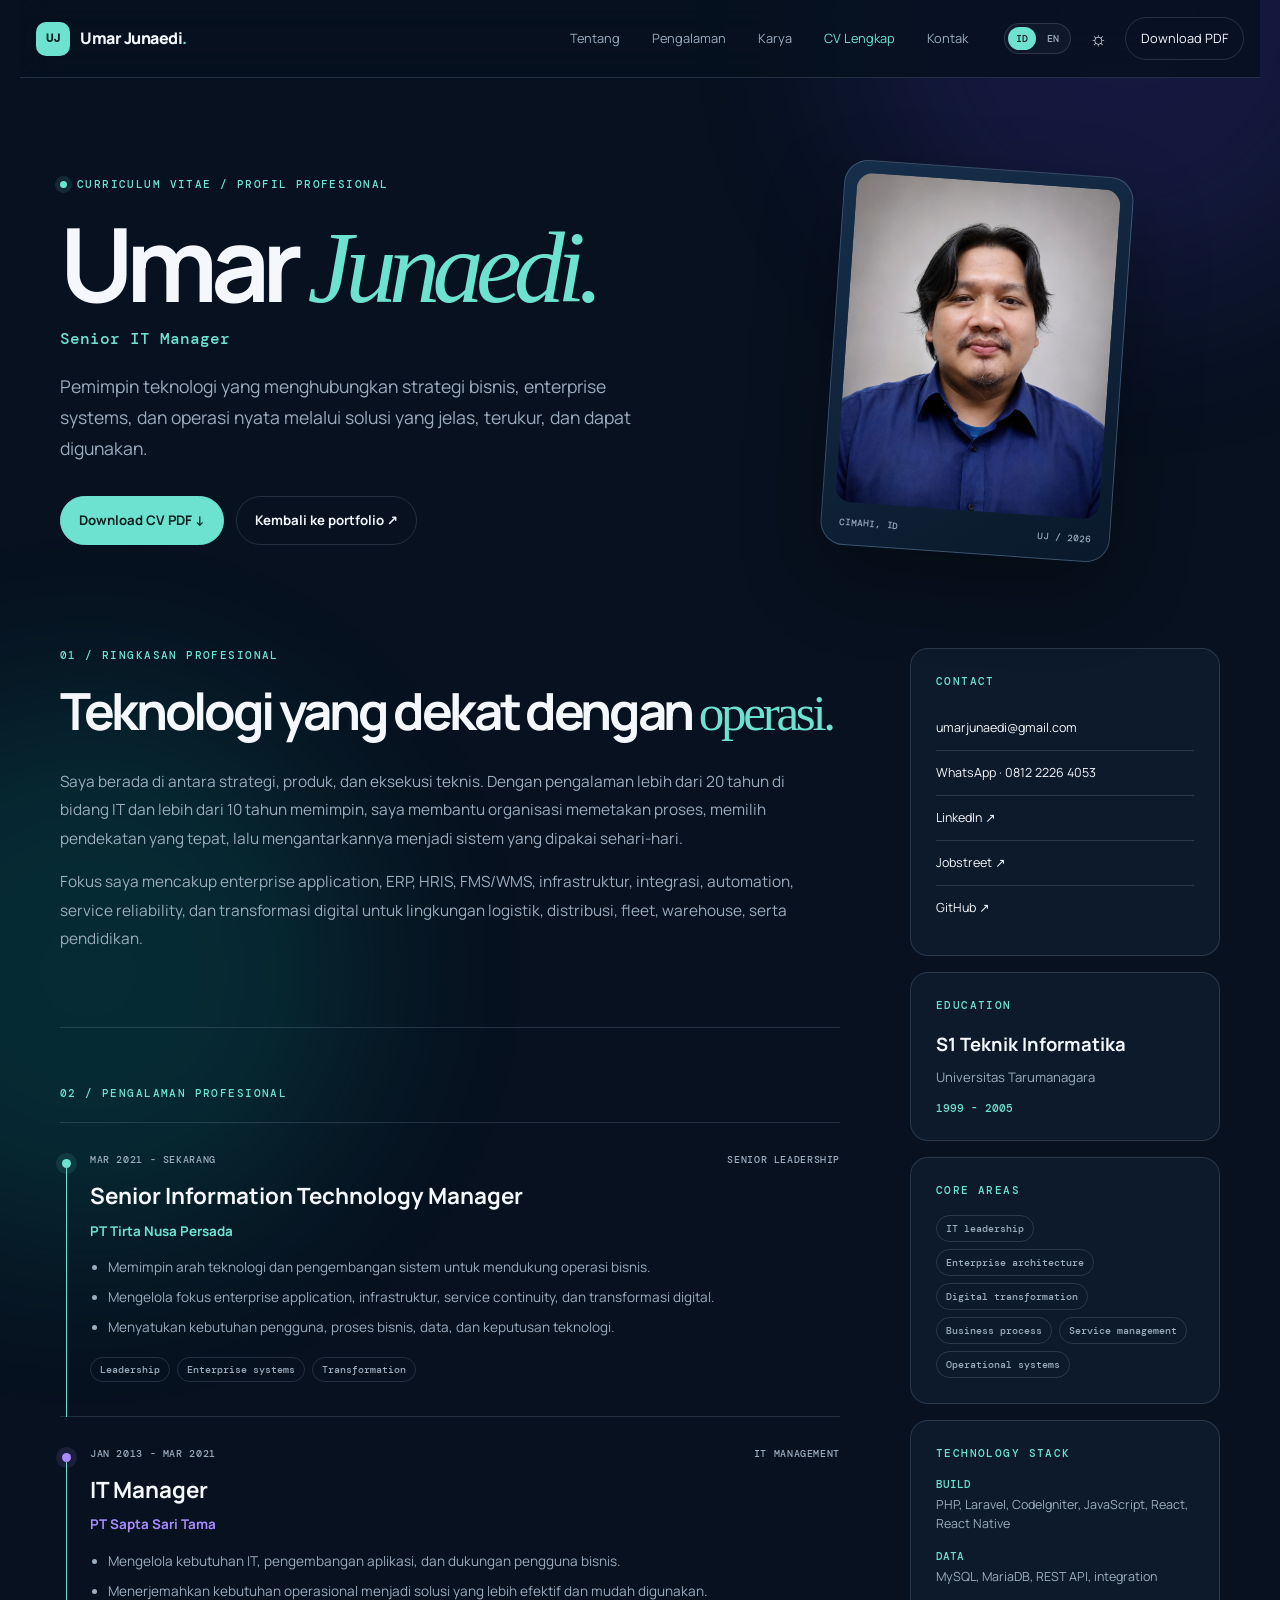
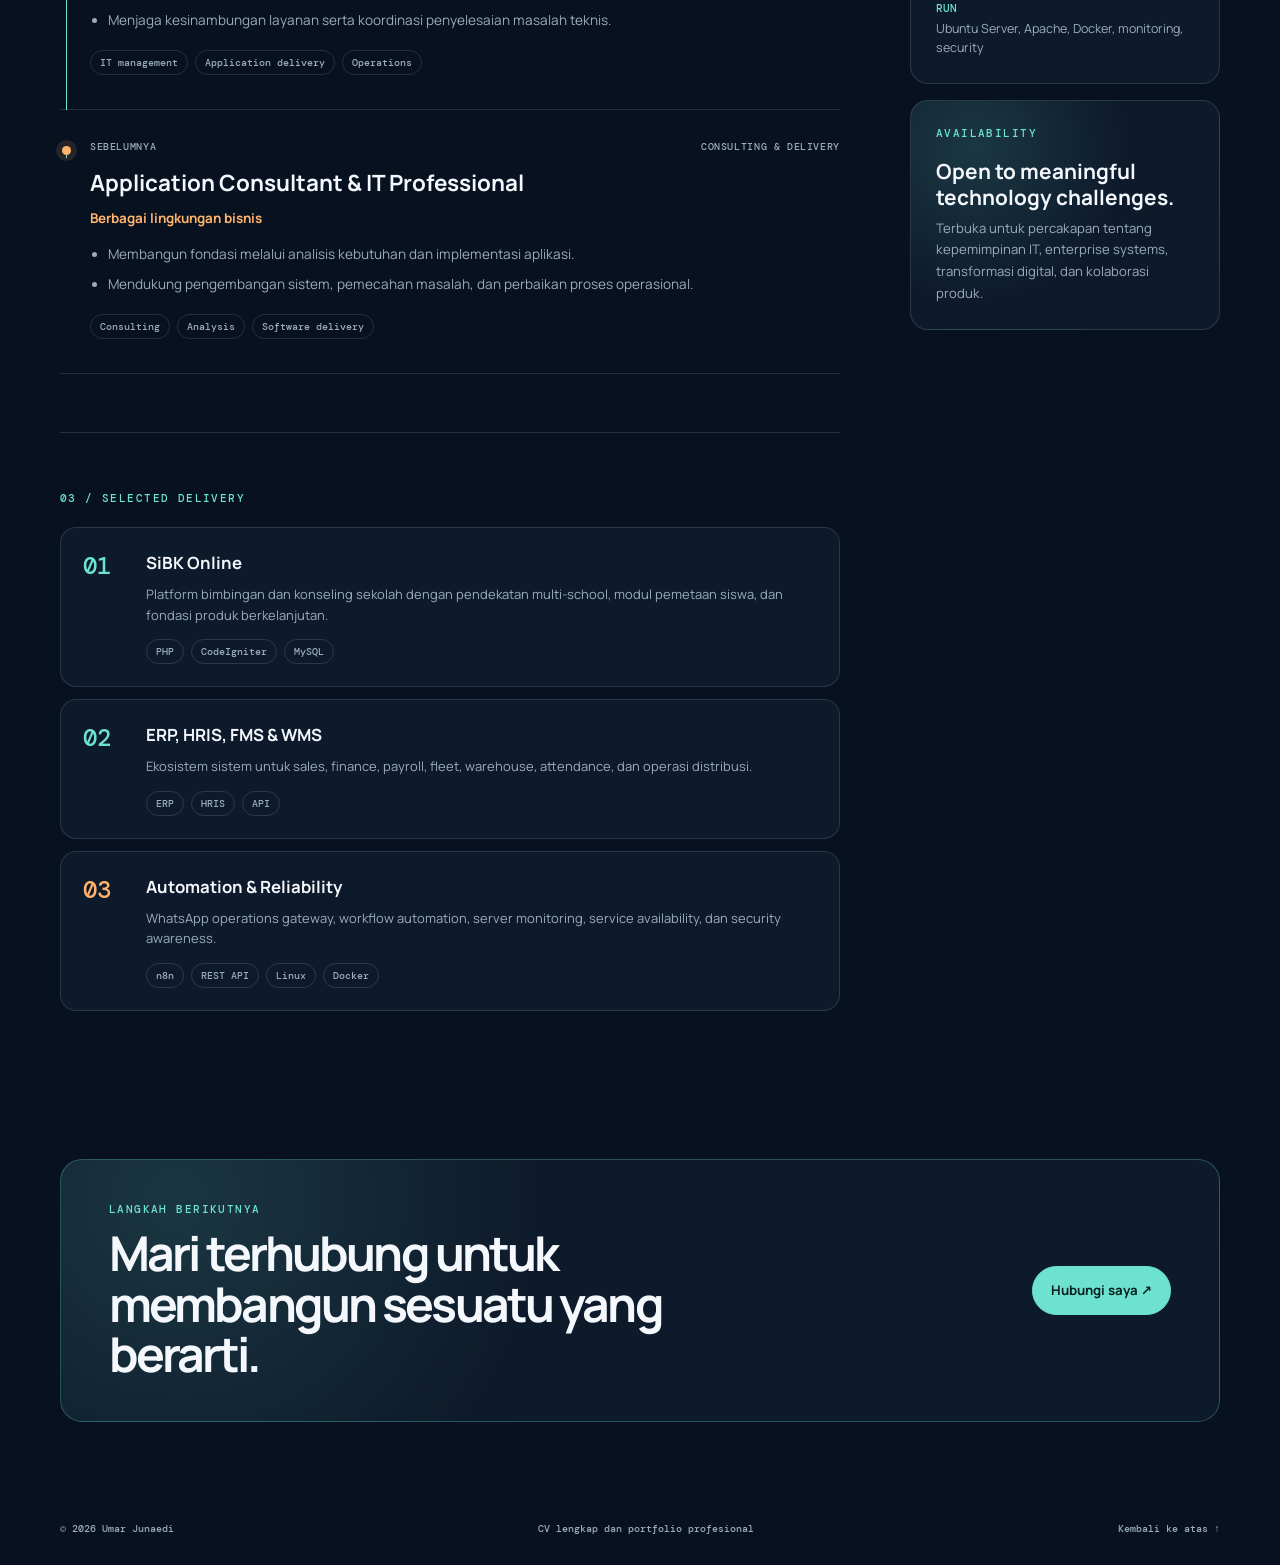
==== cv.html @ 03aa4adf "Add detailed bilingual CV page" ====
<!doctype html>
<html lang="id">
<head>
  <meta charset="utf-8" />
  <meta name="viewport" content="width=device-width, initial-scale=1" />
  <meta name="theme-color" content="#07111f" />
  <meta name="description" content="CV lengkap Umar Junaedi - Senior IT Manager, enterprise systems, digital transformation, dan IT infrastructure." />
  <meta property="og:title" content="Umar Junaedi - CV Lengkap" />
  <meta property="og:description" content="Curriculum Vitae Umar Junaedi, Senior IT Manager." />
  <meta property="og:type" content="profile" />
  <link rel="icon" href="favicon.svg" type="image/svg+xml" />
  <link rel="stylesheet" href="styles.css" />
  <link rel="stylesheet" href="cv.css" />
  <title>Umar Junaedi - CV Lengkap</title>
</head>
<body class="cv-page">
  <div class="ambient ambient-one"></div><div class="ambient ambient-two"></div>
  <header class="site-header" id="top">
    <a class="brand" href="index.html"><span class="brand-mark">UJ</span><span>Umar Junaedi<span class="brand-dot">.</span></span></a>
    <nav class="desktop-nav" aria-label="Navigasi utama">
      <a href="index.html#about" data-id="Tentang" data-en="About">Tentang</a>
      <a href="index.html#experience" data-id="Pengalaman" data-en="Experience">Pengalaman</a>
      <a href="index.html#work" data-id="Karya" data-en="Work">Karya</a>
      <a class="is-current" href="cv.html" data-id="CV Lengkap" data-en="Full CV">CV Lengkap</a>
      <a href="index.html#contact" data-id="Kontak" data-en="Contact">Kontak</a>
    </nav>
    <div class="header-actions">
      <div class="language-switcher" role="group" aria-label="Pilih bahasa">
        <button class="language-button is-active" data-language="id" type="button">ID</button>
        <button class="language-button" data-language="en" type="button">EN</button>
      </div>
      <button class="icon-button" id="theme-toggle" aria-label="Ganti tema">☼</button>
      <a class="header-cta" href="Umar-Junaedi-Portfolio.pdf" download data-id="Download PDF" data-en="Download PDF">Download PDF</a>
      <button class="menu-button" id="menu-toggle" aria-label="Buka menu" aria-expanded="false"><span></span><span></span></button>
    </div>
  </header>

  <main>
    <section class="cv-hero section-shell">
      <div class="cv-hero-copy">
        <p class="eyebrow"><span class="pulse"></span><span data-id="Curriculum Vitae / Profil profesional" data-en="Curriculum Vitae / Professional profile">Curriculum Vitae / Profil profesional</span></p>
        <h1>Umar <em>Junaedi.</em></h1>
        <p class="cv-role">Senior IT Manager</p>
        <p class="cv-lead" data-id="Pemimpin teknologi yang menghubungkan strategi bisnis, enterprise systems, dan operasi nyata melalui solusi yang jelas, terukur, dan dapat digunakan." data-en="A technology leader connecting business strategy, enterprise systems, and real operations through clear, measurable, usable solutions.">Pemimpin teknologi yang menghubungkan strategi bisnis, enterprise systems, dan operasi nyata melalui solusi yang jelas, terukur, dan dapat digunakan.</p>
        <div class="cv-actions">
          <a class="button button-primary" href="Umar-Junaedi-Portfolio.pdf" download data-id="Download CV PDF ↓" data-en="Download CV PDF ↓">Download CV PDF ↓</a>
          <a class="button button-ghost" href="index.html" data-id="Kembali ke portfolio ↗" data-en="Back to portfolio ↗">Kembali ke portfolio ↗</a>
        </div>
      </div>
      <div class="cv-portrait-wrap">
        <div class="cv-portrait-orbit orbit-large"></div>
        <div class="cv-portrait-card">
          <img src="assets/umar-profile.jpg" alt="Foto profil Umar Junaedi" />
          <div class="cv-portrait-caption"><span>CIMAHI, ID</span><span>UJ / 2026</span></div>
        </div>
      </div>
    </section>

    <section class="section-shell cv-content" data-lang-content="id">
      <div class="cv-layout">
        <div class="cv-main-column">
          <section class="cv-block">
            <p class="eyebrow">01 / Ringkasan profesional</p>
            <h2>Teknologi yang dekat dengan <span>operasi.</span></h2>
            <p class="cv-intro">Saya berada di antara strategi, produk, dan eksekusi teknis. Dengan pengalaman lebih dari 20 tahun di bidang IT dan lebih dari 10 tahun memimpin, saya membantu organisasi memetakan proses, memilih pendekatan yang tepat, lalu mengantarkannya menjadi sistem yang dipakai sehari-hari.</p>
            <p class="cv-intro">Fokus saya mencakup enterprise application, ERP, HRIS, FMS/WMS, infrastruktur, integrasi, automation, service reliability, dan transformasi digital untuk lingkungan logistik, distribusi, fleet, warehouse, serta pendidikan.</p>
          </section>

          <section class="cv-block">
            <p class="eyebrow">02 / Pengalaman profesional</p>
            <div class="cv-entries">
              <article class="cv-entry">
                <div class="cv-entry-marker"></div>
                <div class="cv-entry-meta"><span>Mar 2021 - Sekarang</span><span>Senior leadership</span></div>
                <h3>Senior Information Technology Manager</h3>
                <p class="cv-company">PT Tirta Nusa Persada</p>
                <ul>
                  <li>Memimpin arah teknologi dan pengembangan sistem untuk mendukung operasi bisnis.</li>
                  <li>Mengelola fokus enterprise application, infrastruktur, service continuity, dan transformasi digital.</li>
                  <li>Menyatukan kebutuhan pengguna, proses bisnis, data, dan keputusan teknologi.</li>
                </ul>
                <div class="tag-row"><span>Leadership</span><span>Enterprise systems</span><span>Transformation</span></div>
              </article>
              <article class="cv-entry">
                <div class="cv-entry-marker marker-purple"></div>
                <div class="cv-entry-meta"><span>Jan 2013 - Mar 2021</span><span>IT management</span></div>
                <h3>IT Manager</h3>
                <p class="cv-company company-purple">PT Sapta Sari Tama</p>
                <ul>
                  <li>Mengelola kebutuhan IT, pengembangan aplikasi, dan dukungan pengguna bisnis.</li>
                  <li>Menerjemahkan kebutuhan operasional menjadi solusi yang lebih efektif dan mudah digunakan.</li>
                  <li>Menjaga kesinambungan layanan serta koordinasi penyelesaian masalah teknis.</li>
                </ul>
                <div class="tag-row"><span>IT management</span><span>Application delivery</span><span>Operations</span></div>
              </article>
              <article class="cv-entry">
                <div class="cv-entry-marker marker-orange"></div>
                <div class="cv-entry-meta"><span>Sebelumnya</span><span>Consulting & delivery</span></div>
                <h3>Application Consultant & IT Professional</h3>
                <p class="cv-company company-orange">Berbagai lingkungan bisnis</p>
                <ul>
                  <li>Membangun fondasi melalui analisis kebutuhan dan implementasi aplikasi.</li>
                  <li>Mendukung pengembangan sistem, pemecahan masalah, dan perbaikan proses operasional.</li>
                </ul>
                <div class="tag-row"><span>Consulting</span><span>Analysis</span><span>Software delivery</span></div>
              </article>
            </div>
          </section>

          <section class="cv-block">
            <p class="eyebrow">03 / Selected delivery</p>
            <div class="cv-project-list">
              <article><span class="cv-project-no">01</span><div><h3>SiBK Online</h3><p>Platform bimbingan dan konseling sekolah dengan pendekatan multi-school, modul pemetaan siswa, dan fondasi produk berkelanjutan.</p><div class="tag-row"><span>PHP</span><span>CodeIgniter</span><span>MySQL</span></div></div></article>
              <article><span class="cv-project-no project-cyan">02</span><div><h3>ERP, HRIS, FMS & WMS</h3><p>Ekosistem sistem untuk sales, finance, payroll, fleet, warehouse, attendance, dan operasi distribusi.</p><div class="tag-row"><span>ERP</span><span>HRIS</span><span>API</span></div></div></article>
              <article><span class="cv-project-no project-orange">03</span><div><h3>Automation & Reliability</h3><p>WhatsApp operations gateway, workflow automation, server monitoring, service availability, dan security awareness.</p><div class="tag-row"><span>n8n</span><span>REST API</span><span>Linux</span><span>Docker</span></div></div></article>
            </div>
          </section>
        </div>

        <aside class="cv-side-column">
          <section class="cv-side-card cv-contact-card"><p class="eyebrow">Contact</p><a href="mailto:umarjunaedi@gmail.com">umarjunaedi@gmail.com</a><a href="https://wa.me/6281222264053" target="_blank" rel="noreferrer">WhatsApp · 0812 2226 4053</a><a href="https://www.linkedin.com/in/umar-junaedi-b1b0233a/" target="_blank" rel="noreferrer">LinkedIn ↗</a><a href="https://id.jobstreet.com/id/profiles/umar-junaedi-dJKS6WzvSw" target="_blank" rel="noreferrer">Jobstreet ↗</a><a href="https://github.com/oemjoen" target="_blank" rel="noreferrer">GitHub ↗</a></section>
          <section class="cv-side-card"><p class="eyebrow">Education</p><h3>S1 Teknik Informatika</h3><p>Universitas Tarumanagara</p><span>1999 - 2005</span></section>
          <section class="cv-side-card"><p class="eyebrow">Core areas</p><div class="cv-pill-list"><span>IT leadership</span><span>Enterprise architecture</span><span>Digital transformation</span><span>Business process</span><span>Service management</span><span>Operational systems</span></div></section>
          <section class="cv-side-card"><p class="eyebrow">Technology stack</p><div class="cv-stack-list"><div><strong>Build</strong><span>PHP, Laravel, CodeIgniter, JavaScript, React, React Native</span></div><div><strong>Data</strong><span>MySQL, MariaDB, REST API, integration</span></div><div><strong>Run</strong><span>Ubuntu Server, Apache, Docker, monitoring, security</span></div></div></section>
          <section class="cv-side-card cv-availability"><p class="eyebrow">Availability</p><h3>Open to meaningful technology challenges.</h3><p>Terbuka untuk percakapan tentang kepemimpinan IT, enterprise systems, transformasi digital, dan kolaborasi produk.</p></section>
        </aside>
      </div>
    </section>

    <section class="section-shell cv-content" data-lang-content="en" hidden>
      <div class="cv-layout">
        <div class="cv-main-column">
          <section class="cv-block"><p class="eyebrow">01 / Professional summary</p><h2>Technology close to <span>operations.</span></h2><p class="cv-intro">I work between strategy, product, and technical execution. With more than 20 years in IT and more than 10 years in leadership, I help organizations map processes, choose the right approach, and deliver systems that people can use every day.</p><p class="cv-intro">My focus covers enterprise applications, ERP, HRIS, FMS/WMS, infrastructure, integrations, automation, service reliability, and digital transformation across logistics, distribution, fleet, warehouse, and education environments.</p></section>
          <section class="cv-block"><p class="eyebrow">02 / Professional experience</p><div class="cv-entries"><article class="cv-entry"><div class="cv-entry-marker"></div><div class="cv-entry-meta"><span>Mar 2021 - Present</span><span>Senior leadership</span></div><h3>Senior Information Technology Manager</h3><p class="cv-company">PT Tirta Nusa Persada</p><ul><li>Lead technology direction and systems development supporting business operations.</li><li>Oversee enterprise applications, infrastructure, service continuity, and digital transformation.</li><li>Connect user needs, business processes, data, and technology decisions.</li></ul><div class="tag-row"><span>Leadership</span><span>Enterprise systems</span><span>Transformation</span></div></article><article class="cv-entry"><div class="cv-entry-marker marker-purple"></div><div class="cv-entry-meta"><span>Jan 2013 - Mar 2021</span><span>IT management</span></div><h3>IT Manager</h3><p class="cv-company company-purple">PT Sapta Sari Tama</p><ul><li>Managed IT needs, application delivery, and business user support.</li><li>Translated operational needs into more effective and usable solutions.</li><li>Maintained service continuity and coordinated technical issue resolution.</li></ul><div class="tag-row"><span>IT management</span><span>Application delivery</span><span>Operations</span></div></article><article class="cv-entry"><div class="cv-entry-marker marker-orange"></div><div class="cv-entry-meta"><span>Earlier</span><span>Consulting & delivery</span></div><h3>Application Consultant & IT Professional</h3><p class="cv-company company-orange">Various business environments</p><ul><li>Built a foundation through requirements analysis and application implementation.</li><li>Supported system development, problem solving, and operational improvement.</li></ul><div class="tag-row"><span>Consulting</span><span>Analysis</span><span>Software delivery</span></div></article></div></section>
          <section class="cv-block"><p class="eyebrow">03 / Selected delivery</p><div class="cv-project-list"><article><span class="cv-project-no">01</span><div><h3>SiBK Online</h3><p>School counseling platform with a multi-school approach, student mapping modules, and a foundation for continued product development.</p><div class="tag-row"><span>PHP</span><span>CodeIgniter</span><span>MySQL</span></div></div></article><article><span class="cv-project-no project-cyan">02</span><div><h3>ERP, HRIS, FMS & WMS</h3><p>Systems ecosystem for sales, finance, payroll, fleet, warehouse, attendance, and distribution operations.</p><div class="tag-row"><span>ERP</span><span>HRIS</span><span>API</span></div></div></article><article><span class="cv-project-no project-orange">03</span><div><h3>Automation & Reliability</h3><p>WhatsApp operations gateway, workflow automation, server monitoring, service availability, and security awareness.</p><div class="tag-row"><span>n8n</span><span>REST API</span><span>Linux</span><span>Docker</span></div></div></article></div></section>
        </div>
        <aside class="cv-side-column"><section class="cv-side-card cv-contact-card"><p class="eyebrow">Contact</p><a href="mailto:umarjunaedi@gmail.com">umarjunaedi@gmail.com</a><a href="https://wa.me/6281222264053" target="_blank" rel="noreferrer">WhatsApp · +62 812-2226-4053</a><a href="https://www.linkedin.com/in/umar-junaedi-b1b0233a/" target="_blank" rel="noreferrer">LinkedIn ↗</a><a href="https://id.jobstreet.com/id/profiles/umar-junaedi-dJKS6WzvSw" target="_blank" rel="noreferrer">Jobstreet ↗</a><a href="https://github.com/oemjoen" target="_blank" rel="noreferrer">GitHub ↗</a></section><section class="cv-side-card"><p class="eyebrow">Education</p><h3>Bachelor of Informatics</h3><p>Universitas Tarumanagara</p><span>1999 - 2005</span></section><section class="cv-side-card"><p class="eyebrow">Core areas</p><div class="cv-pill-list"><span>IT leadership</span><span>Enterprise architecture</span><span>Digital transformation</span><span>Business process</span><span>Service management</span><span>Operational systems</span></div></section><section class="cv-side-card"><p class="eyebrow">Technology stack</p><div class="cv-stack-list"><div><strong>Build</strong><span>PHP, Laravel, CodeIgniter, JavaScript, React, React Native</span></div><div><strong>Data</strong><span>MySQL, MariaDB, REST API, integration</span></div><div><strong>Run</strong><span>Ubuntu Server, Apache, Docker, monitoring, security</span></div></div></section><section class="cv-side-card cv-availability"><p class="eyebrow">Availability</p><h3>Open to meaningful technology challenges.</h3><p>Open to conversations about IT leadership, enterprise systems, digital transformation, and product collaboration.</p></section></aside>
      </div>
    </section>

    <section class="section-shell cv-cta"><div><p class="eyebrow" data-id="Langkah berikutnya" data-en="Next step">Langkah berikutnya</p><h2 data-id="Mari terhubung untuk membangun sesuatu yang berarti." data-en="Let's connect and build something meaningful.">Mari terhubung untuk membangun sesuatu yang berarti.</h2></div><a class="button button-primary" href="index.html#contact" data-id="Hubungi saya ↗" data-en="Get in touch ↗">Hubungi saya ↗</a></section>
  </main>
  <footer class="site-footer section-shell"><span>© <span id="year"></span> Umar Junaedi</span><span data-id="CV lengkap dan portfolio profesional" data-en="Full CV and professional portfolio">CV lengkap dan portfolio profesional</span><a href="#top" data-id="Kembali ke atas ↑" data-en="Back to top ↑">Kembali ke atas ↑</a></footer>
  <script src="cv.js" defer></script>
</body>
</html>
---- styles.css ----
@import url('https://fonts.googleapis.com/css2?family=DM+Mono:wght@400;500&family=Manrope:wght@400;500;600;700;800&display=swap');
:root{--bg:#07111f;--panel:#0d1a2b;--panel-2:#11233a;--text:#f4f7fb;--muted:#9bacbf;--line:rgba(185,213,239,.16);--cyan:#6de2d0;--purple:#a98cff;--orange:#ffb36b;--radius:22px;color-scheme:dark}*{box-sizing:border-box}html{scroll-behavior:smooth}body{margin:0;background:var(--bg);color:var(--text);font-family:Manrope,system-ui,sans-serif;line-height:1.6;overflow-x:hidden}body.light{--bg:#f5f8fb;--panel:#fff;--panel-2:#eaf0f5;--text:#112033;--muted:#52647b;--line:rgba(17,32,51,.14);color-scheme:light}.ambient{position:fixed;z-index:-1;width:35rem;height:35rem;border-radius:50%;filter:blur(90px);opacity:.14;pointer-events:none}.ambient-one{background:#694dff;top:-16rem;right:-8rem}.ambient-two{background:#00c9b4;bottom:-22rem;left:-12rem}.section-shell{width:min(1160px,calc(100% - 48px));margin-inline:auto}.site-header{position:sticky;top:0;z-index:10;display:flex;align-items:center;justify-content:space-between;width:min(1240px,calc(100% - 32px));height:78px;margin:auto;padding:0 16px;background:color-mix(in srgb,var(--bg) 84%,transparent);backdrop-filter:blur(18px);border-bottom:1px solid var(--line)}.brand{display:flex;align-items:center;gap:10px;color:var(--text);font-weight:800;text-decoration:none;letter-spacing:-.03em}.brand-mark{display:grid;place-items:center;width:34px;height:34px;border-radius:10px;background:var(--cyan);color:#08201f;font-family:'DM Mono',monospace;font-size:.78rem}.brand-dot{color:var(--cyan)}.desktop-nav{display:flex;gap:32px;margin-left:auto;margin-right:36px}.desktop-nav a,.header-cta,.site-footer a{color:var(--muted);font-size:.8rem;text-decoration:none;transition:.2s}.desktop-nav a:hover,.site-footer a:hover{color:var(--text)}.header-actions{display:flex;gap:12px;align-items:center}.header-cta{padding:10px 15px;border:1px solid var(--line);border-radius:999px;color:var(--text)}.header-cta:hover{border-color:var(--cyan)}.icon-button,.menu-button{border:0;background:none;color:var(--text);cursor:pointer}.icon-button{font-size:1.2rem}.menu-button{display:none}.section{padding-block:130px}.hero{display:grid;grid-template-columns:1.1fr .9fr;min-height:670px;align-items:center;gap:60px;padding-top:82px}.eyebrow{display:flex;align-items:center;gap:10px;margin:0 0 22px;color:var(--cyan);font:500 .68rem 'DM Mono',monospace;letter-spacing:.13em;text-transform:uppercase}.pulse,.status-dot{display:inline-block;width:7px;height:7px;border-radius:50%;background:var(--cyan);box-shadow:0 0 0 5px rgba(109,226,208,.12)}h1,h2,h3,p{margin-top:0}h1{max-width:720px;margin-bottom:26px;font-size:clamp(3rem,7vw,6.4rem);line-height:.98;letter-spacing:-.075em}h1 em,h2 span,.contact-card em{font-family:Georgia,serif;font-weight:400;color:var(--cyan)}.hero-lead{max-width:570px;color:var(--muted);font-size:1.12rem}.hero-actions{display:flex;gap:12px;margin:34px 0}.button{display:inline-flex;align-items:center;gap:12px;padding:13px 18px;border:1px solid var(--line);border-radius:999px;color:var(--text);font-size:.83rem;font-weight:700;text-decoration:none;transition:.2s}.button-primary{background:var(--cyan);border-color:var(--cyan);color:#09201e}.button-primary:hover{transform:translateY(-2px)}.button-ghost:hover{border-color:var(--cyan)}.hero-meta{display:flex;align-items:center;gap:15px;color:var(--muted);font-size:.75rem}.hero-meta strong{color:var(--text);font-size:1rem}.meta-divider{height:16px;border-left:1px solid var(--line)}.hero-visual{position:relative;min-height:480px;display:grid;place-items:center}.profile-card{position:relative;z-index:1;width:min(310px,80%);padding:19px;background:linear-gradient(150deg,rgba(23,48,76,.94),rgba(11,26,44,.9));border:1px solid rgba(173,210,243,.26);border-radius:24px;box-shadow:0 30px 80px rgba(0,0,0,.32);transform:rotate(5deg)}.profile-card-top,.profile-card-bottom{display:flex;align-items:center;gap:8px;color:var(--muted);font:500 .56rem 'DM Mono',monospace;letter-spacing:.12em}.profile-card-code{margin-left:auto}.avatar{display:grid;place-items:center;width:140px;height:140px;margin:52px auto 22px;border-radius:50%;background:radial-gradient(circle at 36% 30%,#bfaeff,#6c52d7 54%,#273d74);color:#fff;font-size:2.7rem;font-weight:800;letter-spacing:-.08em;box-shadow:0 0 0 14px rgba(169,140,255,.09)}.profile-role,.profile-focus{margin-bottom:2px;text-align:center}.profile-role{font-weight:800}.profile-focus{color:var(--muted);font-size:.78rem}.profile-card-bottom{justify-content:space-between;margin-top:48px}.profile-card-bottom span:last-child{color:var(--cyan);font-size:1rem}.orbit{position:absolute;border:1px solid rgba(169,140,255,.22);border-radius:50%;transform:rotate(-26deg)}.orbit-large{width:470px;height:230px}.orbit-small{width:310px;height:145px;border-color:rgba(109,226,208,.2);transform:rotate(52deg)}.float-chip{position:absolute;z-index:2;padding:10px 14px;border:1px solid var(--line);border-radius:999px;background:rgba(14,31,51,.88);color:var(--text);font-size:.7rem;box-shadow:0 12px 30px rgba(0,0,0,.2)}.chip-system{top:23%;left:3%}.chip-build{right:0;bottom:24%}.marquee-band{overflow:hidden;padding:18px 0;border-block:1px solid var(--line);background:rgba(255,255,255,.02);color:var(--muted);font:500 .7rem 'DM Mono',monospace;letter-spacing:.12em;white-space:nowrap}.marquee-track{display:flex;align-items:center;gap:26px;width:max-content;animation:scroll 32s linear infinite}.marquee-band i{font-style:normal;color:var(--cyan)}@keyframes scroll{to{transform:translateX(-50%)}}.section-heading{margin-bottom:58px}.section-heading h2{margin:0;font-size:clamp(2.25rem,5vw,4.3rem);line-height:1.02;letter-spacing:-.065em}.split-heading{display:flex;align-items:end;justify-content:space-between;gap:40px}.heading-note{max-width:285px;margin:0;color:var(--muted);font-size:.82rem}.about-grid{display:grid;grid-template-columns:.9fr 1.1fr;gap:90px}.about-copy{color:var(--muted);font-size:.95rem}.large-copy{color:var(--text);font-size:1.25rem;line-height:1.5}.text-link{display:inline-block;margin-top:20px;color:var(--cyan);font-size:.8rem;text-decoration:none}.principles-grid{display:grid;grid-template-columns:1fr 1fr;gap:1px;background:var(--line);border:1px solid var(--line)}.principles-grid article{min-height:185px;padding:24px;background:var(--bg)}.principles-grid span{color:var(--cyan);font:500 .7rem 'DM Mono',monospace}.principles-grid h3{margin:22px 0 9px;font-size:1rem}.principles-grid p{margin:0;color:var(--muted);font-size:.78rem}.timeline{border-top:1px solid var(--line)}.timeline-item{display:grid;grid-template-columns:24px 180px 1fr;gap:26px;padding:30px 0;border-bottom:1px solid var(--line)}.timeline-marker{position:relative;border-left:1px solid var(--cyan);margin-left:5px}.timeline-marker:after{content:'';position:absolute;top:8px;left:-5px;width:8px;height:8px;border-radius:50%;background:var(--cyan);box-shadow:0 0 0 5px rgba(109,226,208,.1)}.timeline-date,.project-meta,.capability-grid>div>p{color:var(--muted);font:500 .67rem 'DM Mono',monospace;text-transform:uppercase;letter-spacing:.06em}.timeline-company{margin-bottom:5px;color:var(--cyan);font-size:.75rem}.timeline-content h3{margin-bottom:9px;font-size:1.35rem}.timeline-content>p:not(.timeline-company){max-width:650px;margin-bottom:15px;color:var(--muted);font-size:.84rem}.tag-row{display:flex;flex-wrap:wrap;gap:7px}.tag-row span{padding:5px 9px;border:1px solid var(--line);border-radius:999px;color:var(--muted);font:500 .61rem 'DM Mono',monospace}.filter-group{display:flex;flex-wrap:wrap;gap:7px}.filter-button{padding:9px 12px;border:1px solid var(--line);border-radius:999px;background:transparent;color:var(--muted);cursor:pointer;font:500 .65rem 'DM Mono',monospace}.filter-button.is-active,.filter-button:hover{background:var(--cyan);border-color:var(--cyan);color:#09201e}.project-grid{display:grid;grid-template-columns:1fr 1fr;gap:20px}.project-card{overflow:hidden;border:1px solid var(--line);border-radius:var(--radius);background:var(--panel);transition:.25s}.project-card:hover{transform:translateY(-6px);border-color:rgba(109,226,208,.5)}.project-card.is-hidden{display:none}.project-visual{position:relative;height:210px;padding:18px;overflow:hidden}.project-visual>span{position:relative;z-index:2;font:500 .62rem 'DM Mono',monospace;letter-spacing:.1em}.project-visual>b{position:absolute;right:18px;bottom:18px;font:500 .7rem 'DM Mono',monospace}.visual-purple{background:linear-gradient(135deg,#432990,#121e49)}.visual-cyan{background:linear-gradient(135deg,#0f6674,#13283e)}.visual-orange{background:linear-gradient(135deg,#7a3c1f,#322344)}.visual-green{background:linear-gradient(135deg,#14634c,#14263e)}.visual-purple:after,.visual-cyan:after,.visual-orange:after,.visual-green:after{content:'';position:absolute;inset:25% -15% -45%;border:1px solid rgba(255,255,255,.25);border-radius:50%;transform:rotate(-20deg);box-shadow:0 0 0 24px rgba(255,255,255,.03),0 0 0 48px rgba(255,255,255,.03)}.project-body{padding:24px}.project-meta{display:flex;justify-content:space-between;margin-bottom:24px}.project-meta span:first-child{color:var(--cyan)}.project-body h3{margin-bottom:10px;font-size:1.35rem}.project-body p{min-height:62px;margin-bottom:20px;color:var(--muted);font-size:.82rem}.capability-grid{display:grid;grid-template-columns:repeat(3,1fr);border-top:1px solid var(--line);border-bottom:1px solid var(--line)}.capability-grid>div{padding:30px 26px;border-right:1px solid var(--line)}.capability-grid>div:last-child{border:0}.capability-grid h3{font-size:1.65rem;margin:8px 0 22px}.capability-grid ul{padding:0;margin:0;list-style:none;color:var(--muted);font-size:.82rem}.capability-grid li{padding:9px 0;border-bottom:1px solid var(--line)}.contact-section{padding-bottom:100px}.contact-card{display:flex;justify-content:space-between;gap:60px;padding:58px;border:1px solid rgba(109,226,208,.28);border-radius:var(--radius);background:radial-gradient(circle at 12% 15%,rgba(109,226,208,.14),transparent 30%),var(--panel)}.contact-card h2{margin:0 0 18px;font-size:clamp(2rem,4.5vw,4rem);line-height:1.02;letter-spacing:-.06em}.contact-card p:not(.eyebrow){max-width:460px;color:var(--muted);font-size:.85rem}.contact-links{display:flex;flex-direction:column;min-width:230px}.contact-links a{display:flex;justify-content:space-between;padding:16px 0;border-bottom:1px solid var(--line);color:var(--text);font-size:.85rem;text-decoration:none}.contact-links a:hover{color:var(--cyan)}.site-footer{display:flex;justify-content:space-between;gap:20px;padding:20px 0 30px;color:var(--muted);font:500 .65rem 'DM Mono',monospace}.site-footer a{font:inherit}.reveal{opacity:0;transform:translateY(22px);transition:opacity .7s ease,transform .7s ease}.reveal.visible{opacity:1;transform:none}.reveal-delay{transition-delay:.12s}@media(max-width:800px){.section-shell{width:min(100% - 32px,600px)}.site-header{height:68px}.desktop-nav{display:none;position:absolute;top:68px;left:0;right:0;flex-direction:column;gap:0;margin:0;padding:12px 20px;background:var(--panel);border-bottom:1px solid var(--line)}.desktop-nav.is-open{display:flex}.desktop-nav a{padding:12px}.header-cta{display:none}.menu-button{display:flex;flex-direction:column;gap:5px;padding:8px}.menu-button span{display:block;width:20px;height:1px;background:var(--text)}.hero{grid-template-columns:1fr;min-height:auto;padding-top:75px;padding-bottom:70px}.hero-visual{min-height:390px}.hero-meta{flex-wrap:wrap}.hero-meta i{display:none}.section{padding-block:85px}.about-grid,.project-grid{grid-template-columns:1fr;gap:34px}.split-heading{display:block}.heading-note{margin-top:22px}.timeline-item{grid-template-columns:18px 1fr;gap:18px}.timeline-date{grid-column:2}.timeline-content{grid-column:2}.timeline-marker{grid-row:1 / span 3}.capability-grid{grid-template-columns:1fr}.capability-grid>div{border-right:0;border-bottom:1px solid var(--line)}.contact-card{display:block;padding:32px 24px}.contact-links{margin-top:34px}.site-footer{flex-wrap:wrap}.chip-system{left:-2%}.chip-build{right:-2%}}@media(prefers-reduced-motion:reduce){*,*::before,*::after{scroll-behavior:auto!important;animation:none!important;transition:none!important}}


/* Profile and contact additions */
.avatar{overflow:hidden;padding:0}.avatar img{display:block;width:100%;height:100%;object-fit:cover;border-radius:50%}.email-link{color:var(--cyan);font-size:.69rem;text-decoration:none;white-space:nowrap}.email-link:hover{text-decoration:underline}.profile-headline{max-width:620px;padding:15px 0;border-block:1px solid var(--line);color:var(--cyan);font-size:.82rem;line-height:1.55}.profile-facts{display:grid;grid-template-columns:1fr 1fr;gap:12px;margin-top:24px}.profile-facts>div{padding:15px;border:1px solid var(--line);border-radius:14px;background:rgba(255,255,255,.02)}.profile-facts span,.profile-facts small{display:block;color:var(--muted);font:500 .61rem 'DM Mono',monospace;text-transform:uppercase;letter-spacing:.06em}.profile-facts strong{display:block;margin:7px 0 3px;color:var(--text);font-size:.82rem}.profile-facts small{text-transform:none;letter-spacing:0;font-size:.62rem;line-height:1.4}.secondary-link{margin-left:18px}@media(max-width:800px){.hero-meta .email-link{width:100%}.profile-facts{grid-template-columns:1fr}.secondary-link{margin-left:0;margin-top:12px}}


/* Language switcher */
.language-switcher{display:flex;gap:3px;padding:3px;border:1px solid var(--line);border-radius:999px;background:rgba(255,255,255,.03)}.language-button{padding:5px 8px;border:0;border-radius:999px;background:transparent;color:var(--muted);cursor:pointer;font:500 .6rem 'DM Mono',monospace}.language-button.is-active,.language-button:hover{background:var(--cyan);color:#09201e}.contact-links a:nth-child(2){color:var(--cyan)}@media(max-width:800px){.language-switcher{margin-right:2px}}
---- cv.css ----
.cv-page .site-header{position:sticky}.cv-page .desktop-nav a.is-current{color:var(--cyan)}
.cv-hero{display:grid;grid-template-columns:1.1fr .9fr;align-items:center;gap:80px;min-height:520px;padding-block:88px 72px}.cv-hero h1{margin:0 0 10px;font-size:clamp(3.5rem,8vw,7rem)}.cv-hero h1 em{font-family:Georgia,serif;color:var(--cyan);font-weight:400}.cv-role{margin:0 0 22px;color:var(--cyan);font:500 1rem 'DM Mono',monospace}.cv-lead{max-width:650px;color:var(--muted);font-size:1.1rem;line-height:1.75}.cv-actions{display:flex;flex-wrap:wrap;gap:12px;margin-top:32px}.cv-portrait-wrap{position:relative;display:grid;place-items:center;min-height:390px}.cv-portrait-card{position:relative;z-index:1;width:min(290px,80%);padding:12px;border:1px solid rgba(173,210,243,.26);border-radius:24px;background:linear-gradient(150deg,rgba(23,48,76,.95),rgba(11,26,44,.9));box-shadow:0 30px 80px rgba(0,0,0,.32);transform:rotate(4deg)}.cv-portrait-card img{display:block;width:100%;aspect-ratio:4/5;object-fit:cover;border-radius:16px}.cv-portrait-caption{display:flex;justify-content:space-between;padding:14px 6px 4px;color:var(--muted);font:500 .58rem 'DM Mono',monospace;letter-spacing:.1em}.cv-portrait-orbit{position:absolute;width:440px;height:230px;border-color:rgba(109,226,208,.2);transform:rotate(48deg)}.cv-content{padding-block:20px 90px}.cv-layout{display:grid;grid-template-columns:minmax(0,1fr) 310px;gap:70px}.cv-block{padding-block:58px;border-top:1px solid var(--line)}.cv-block:first-child{padding-top:0;border-top:0}.cv-block h2{margin:0 0 28px;font-size:clamp(2rem,4vw,3.6rem);line-height:1.05;letter-spacing:-.065em}.cv-intro{max-width:760px;color:var(--muted);font-size:.96rem;line-height:1.85}.cv-entries{border-top:1px solid var(--line)}.cv-entry{position:relative;padding:30px 0 34px 30px;border-bottom:1px solid var(--line)}.cv-entry-marker{position:absolute;top:36px;left:2px;width:9px;height:9px;border-radius:50%;background:var(--cyan);box-shadow:0 0 0 6px rgba(109,226,208,.11)}.cv-entry:before{content:'';position:absolute;top:45px;bottom:-1px;left:6px;border-left:1px solid var(--cyan)}.cv-entry:last-child:before{bottom:calc(100% - 48px)}.cv-entry .marker-purple{background:var(--purple);box-shadow:0 0 0 6px rgba(169,140,255,.12)}.cv-entry .marker-orange{background:var(--orange);box-shadow:0 0 0 6px rgba(255,179,107,.12)}.cv-entry-meta{display:flex;justify-content:space-between;gap:20px;margin-bottom:12px;color:var(--muted);font:500 .65rem 'DM Mono',monospace;letter-spacing:.06em;text-transform:uppercase}.cv-entry h3{margin:0 0 7px;font-size:1.4rem}.cv-company{margin:0 0 15px;color:var(--cyan);font-weight:700;font-size:.84rem}.company-purple{color:var(--purple)}.company-orange{color:var(--orange)}.cv-entry ul{margin:0 0 18px;padding-left:18px;color:var(--muted);font-size:.85rem}.cv-entry li{margin:8px 0}.cv-side-column{display:flex;flex-direction:column;gap:16px;padding-top:0}.cv-side-card{padding:25px;border:1px solid var(--line);border-radius:18px;background:var(--panel)}.cv-side-card .eyebrow{margin-bottom:18px}.cv-side-card h3{margin:0 0 8px;font-size:1.15rem}.cv-side-card p:not(.eyebrow){margin:0;color:var(--muted);font-size:.82rem;line-height:1.65}.cv-side-card>span{display:block;margin-top:12px;color:var(--cyan);font:500 .68rem 'DM Mono',monospace}.cv-contact-card a{display:block;padding:12px 0;border-bottom:1px solid var(--line);color:var(--text);font-size:.78rem;text-decoration:none}.cv-contact-card a:last-child{border-bottom:0}.cv-contact-card a:hover{color:var(--cyan)}.cv-pill-list{display:flex;flex-wrap:wrap;gap:7px}.cv-pill-list span{padding:6px 9px;border:1px solid var(--line);border-radius:999px;color:var(--muted);font:500 .61rem 'DM Mono',monospace}.cv-stack-list{display:grid;gap:16px}.cv-stack-list div{display:grid;gap:4px}.cv-stack-list strong{color:var(--cyan);font:500 .66rem 'DM Mono',monospace;text-transform:uppercase}.cv-stack-list span{color:var(--muted);font-size:.78rem;line-height:1.55}.cv-availability{background:radial-gradient(circle at 20% 20%,rgba(109,226,208,.15),transparent 50%),var(--panel)}.cv-availability h3{font-size:1.3rem;line-height:1.25}.cv-project-list{display:grid;gap:12px}.cv-project-list article{display:grid;grid-template-columns:45px 1fr;gap:18px;padding:22px;border:1px solid var(--line);border-radius:16px;background:var(--panel)}.cv-project-list h3{margin:0 0 7px;font-size:1.05rem}.cv-project-list p{margin:0 0 14px;color:var(--muted);font-size:.81rem;line-height:1.6}.cv-project-no{color:var(--cyan);font:500 1.5rem 'DM Mono',monospace}.project-cyan{color:var(--cyan)}.project-orange{color:var(--orange)}.cv-cta{display:flex;align-items:center;justify-content:space-between;gap:30px;margin-bottom:80px;padding:42px 48px;border:1px solid rgba(109,226,208,.28);border-radius:var(--radius);background:radial-gradient(circle at 10% 15%,rgba(109,226,208,.14),transparent 34%),var(--panel)}.cv-cta .eyebrow{margin-bottom:12px}.cv-cta h2{max-width:650px;margin:0;font-size:clamp(1.8rem,4vw,3rem);line-height:1.05;letter-spacing:-.06em}.cv-content[hidden]{display:none}
@media(max-width:900px){.cv-hero{grid-template-columns:1fr;gap:22px;padding-top:70px}.cv-portrait-wrap{min-height:350px}.cv-layout{grid-template-columns:1fr;gap:0}.cv-side-column{display:grid;grid-template-columns:1fr 1fr;padding-top:0}.cv-cta{display:block}.cv-cta .button{margin-top:25px}}@media(max-width:600px){.cv-hero h1{font-size:4.1rem}.cv-lead{font-size:.95rem}.cv-portrait-card{width:245px}.cv-portrait-orbit{width:340px;height:180px}.cv-entry-meta{display:block}.cv-entry-meta span{display:block;margin-bottom:5px}.cv-side-column{display:flex}.cv-cta{padding:30px 24px;margin-bottom:55px}}
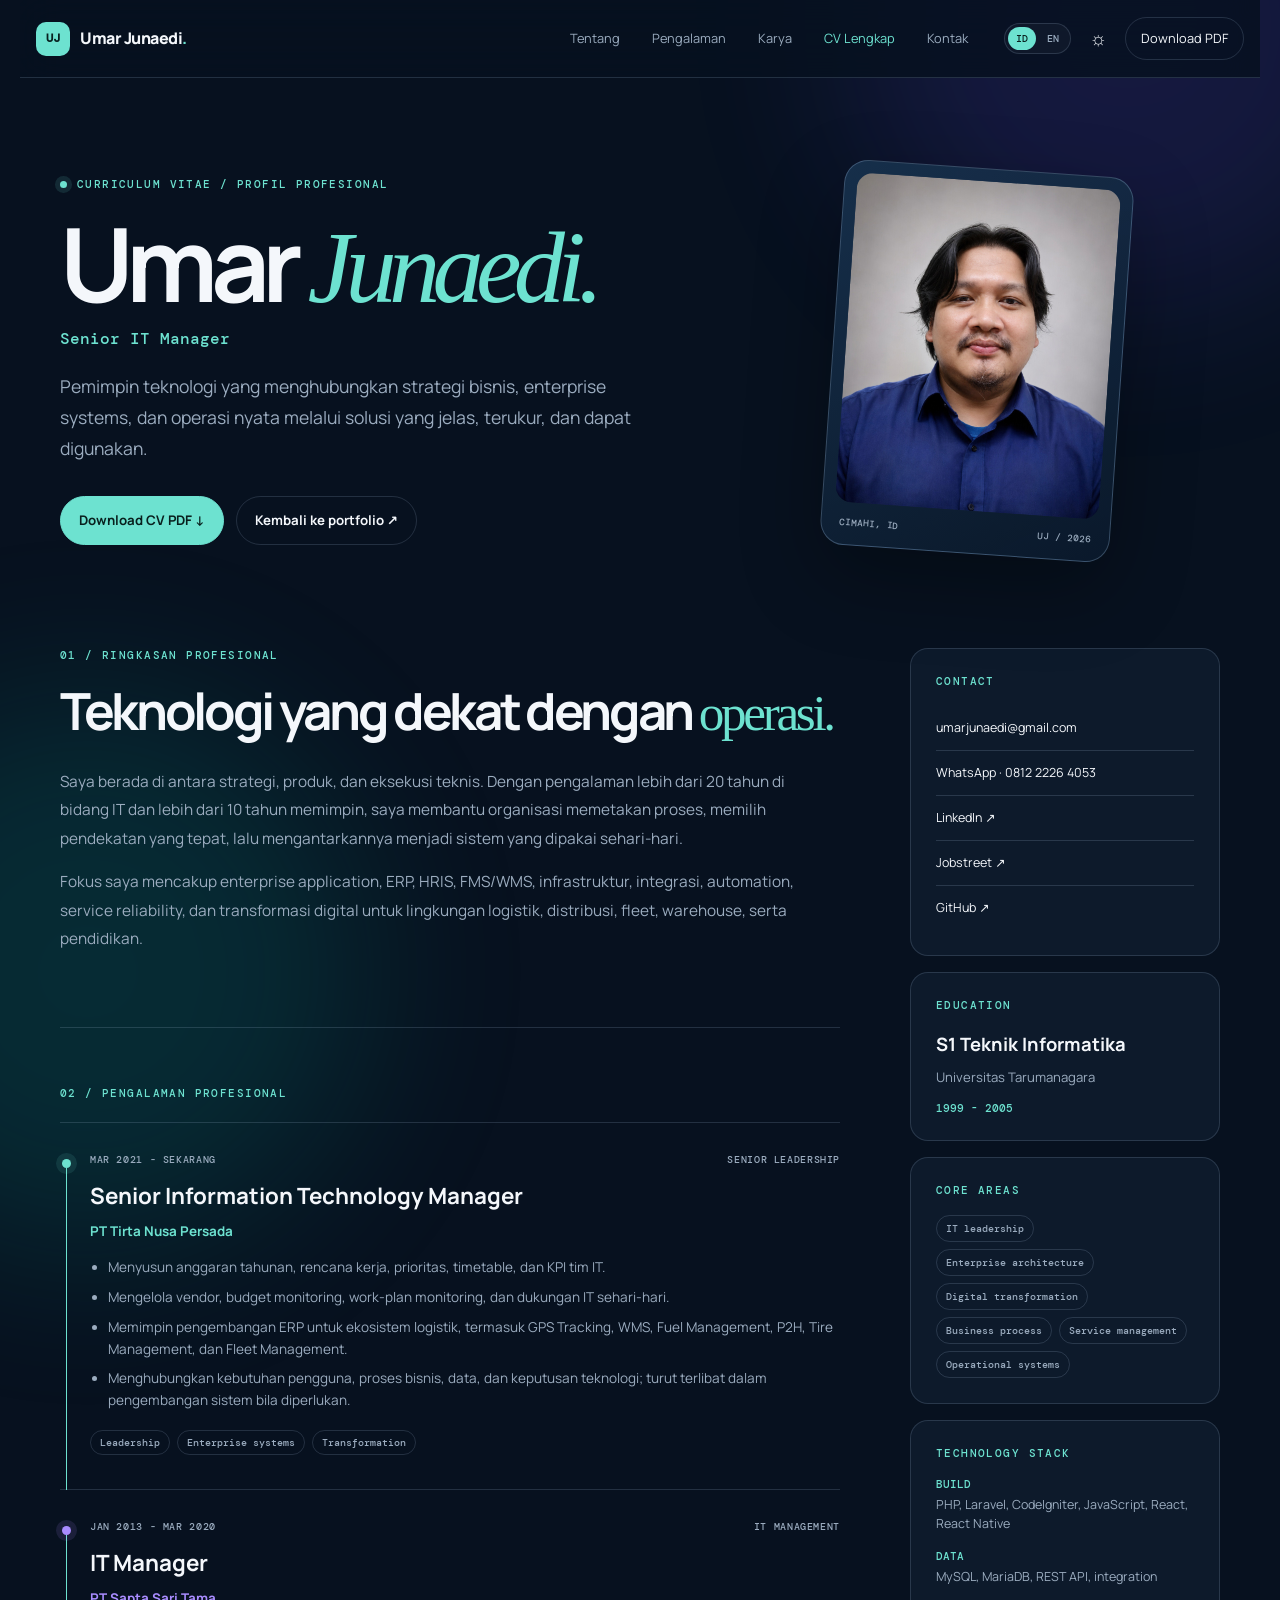
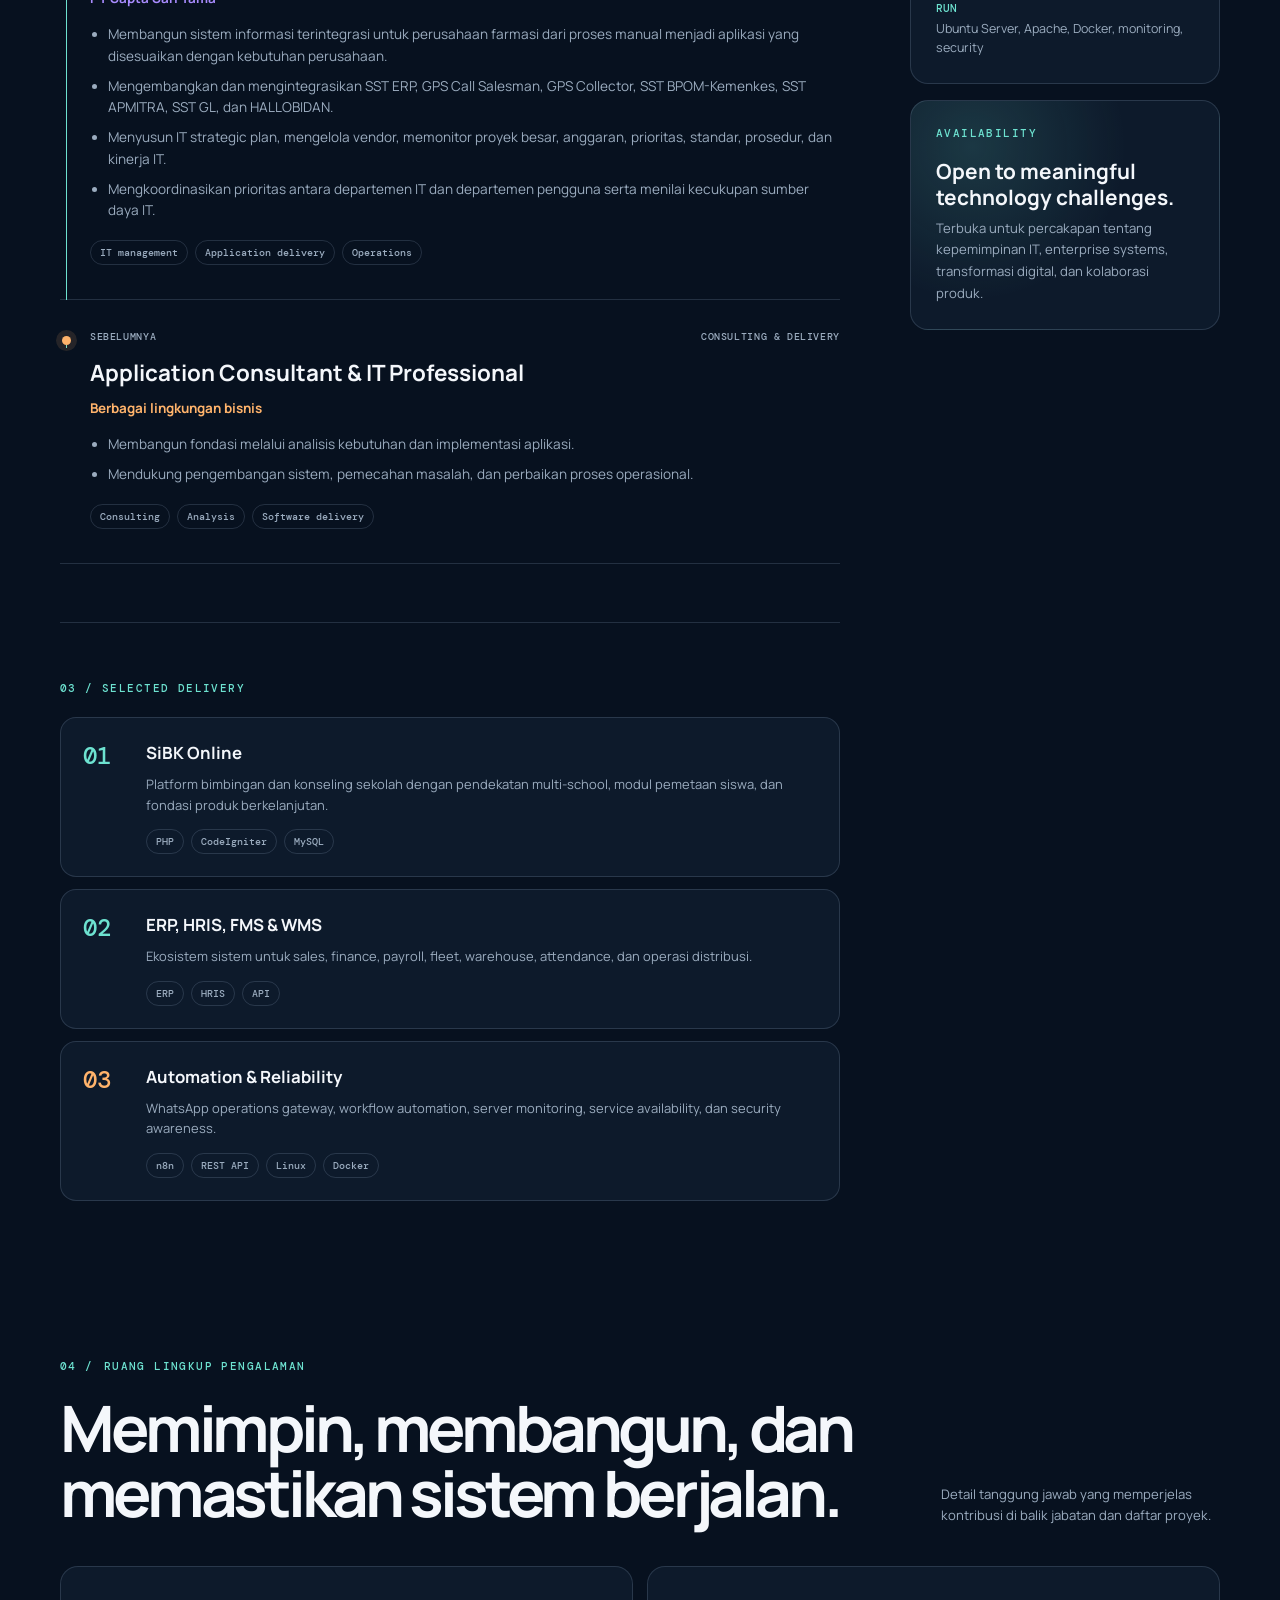
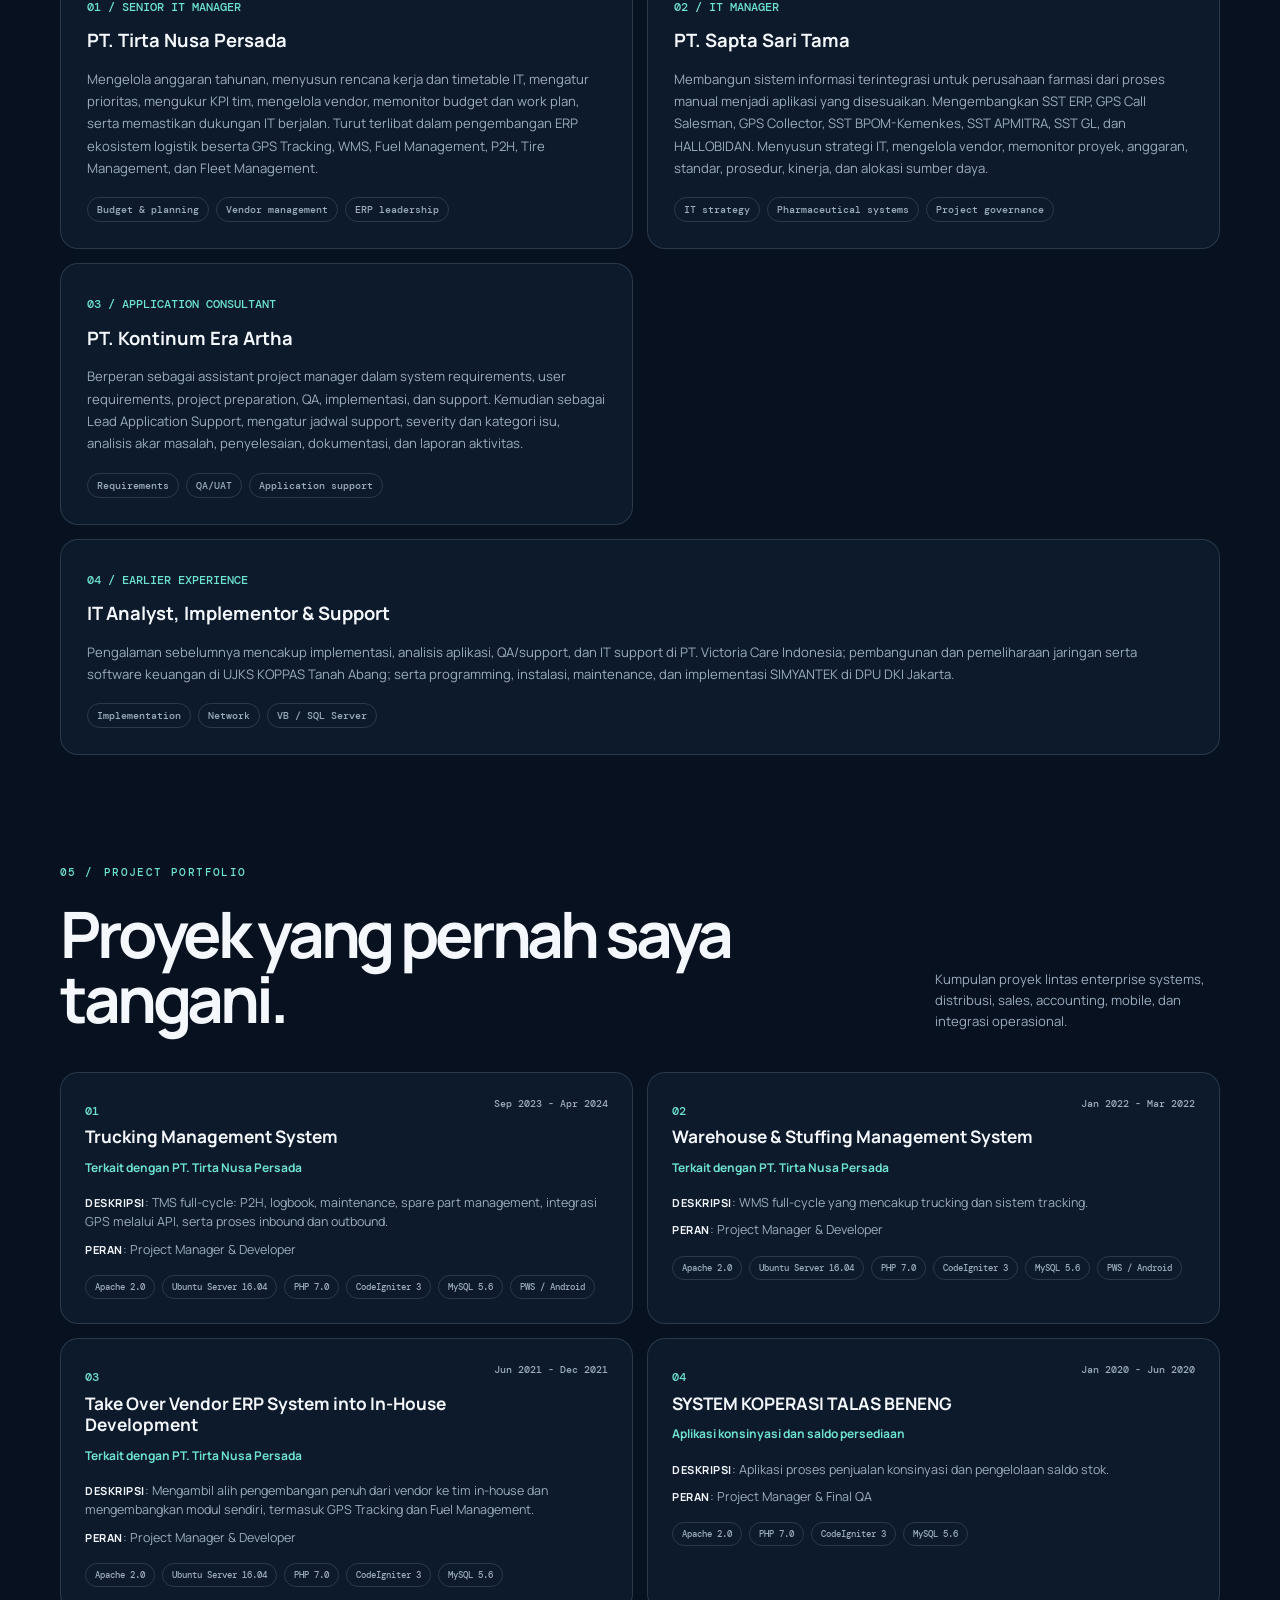
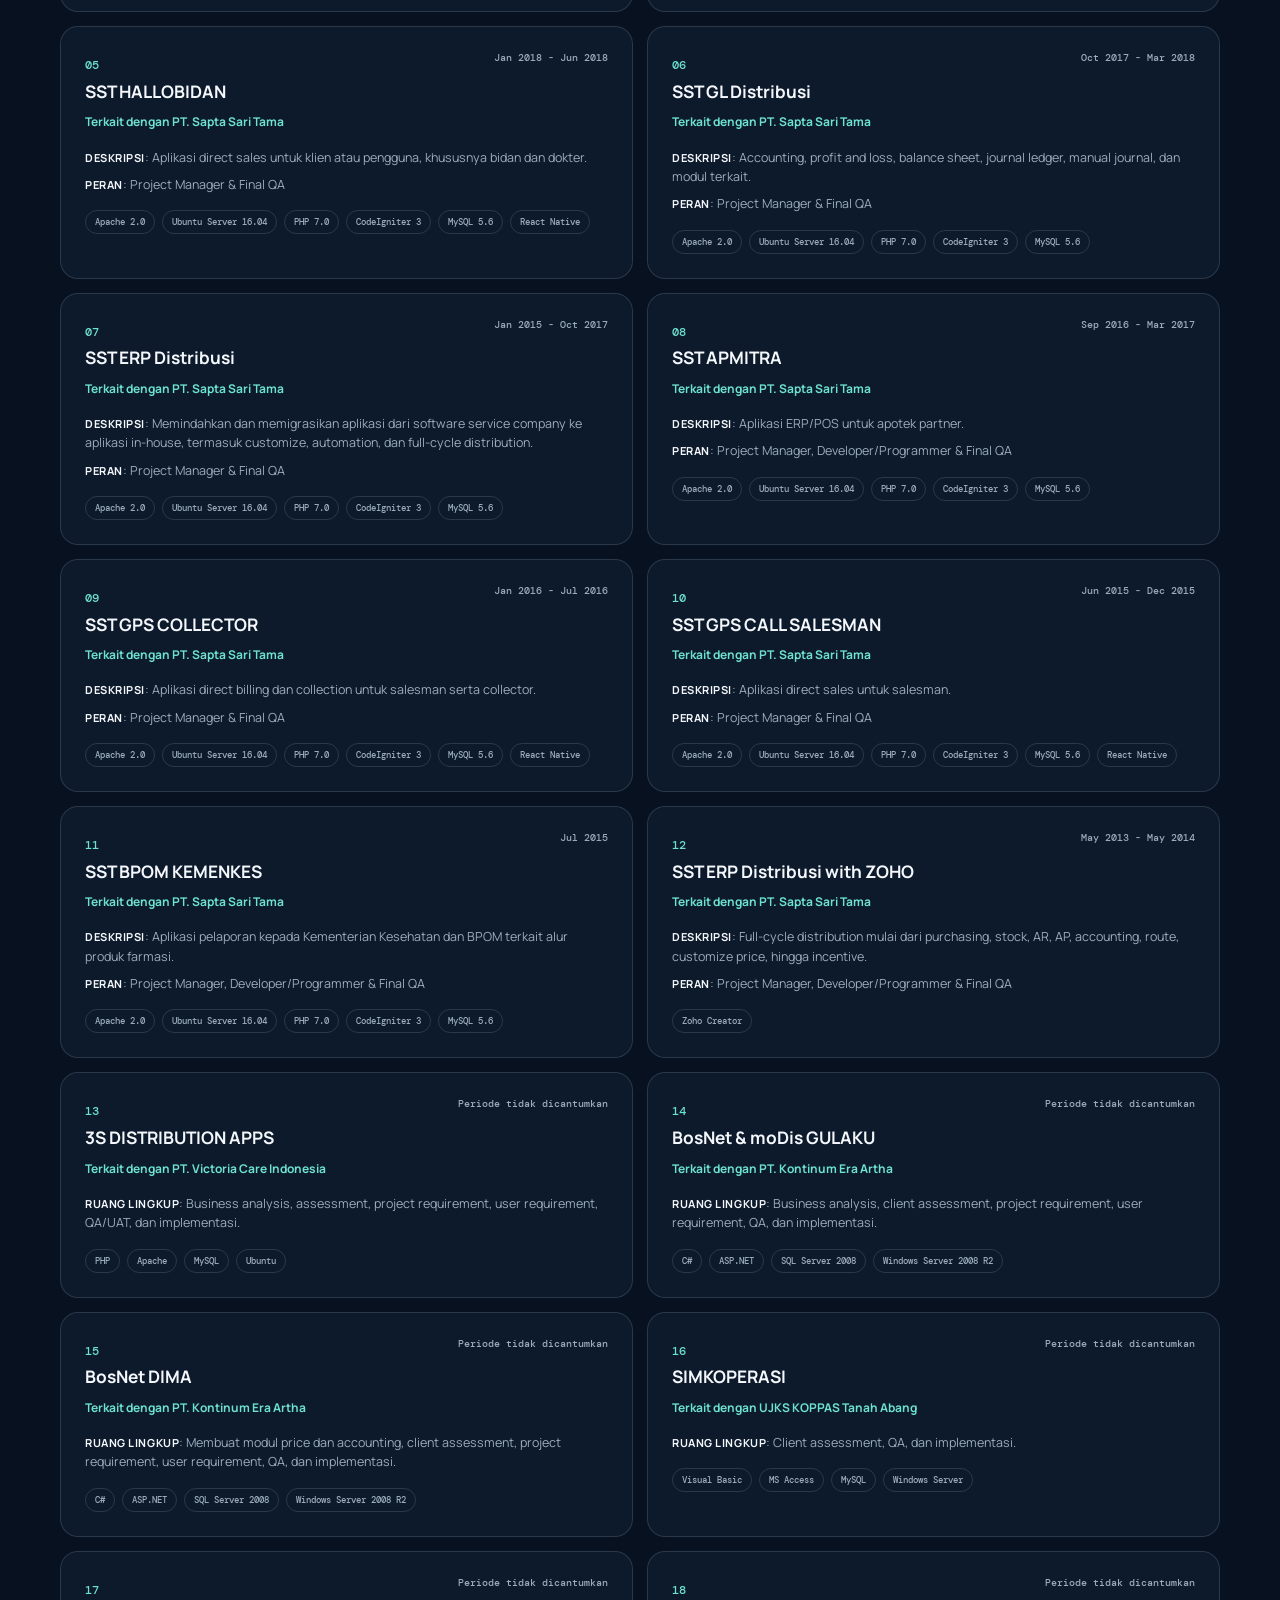
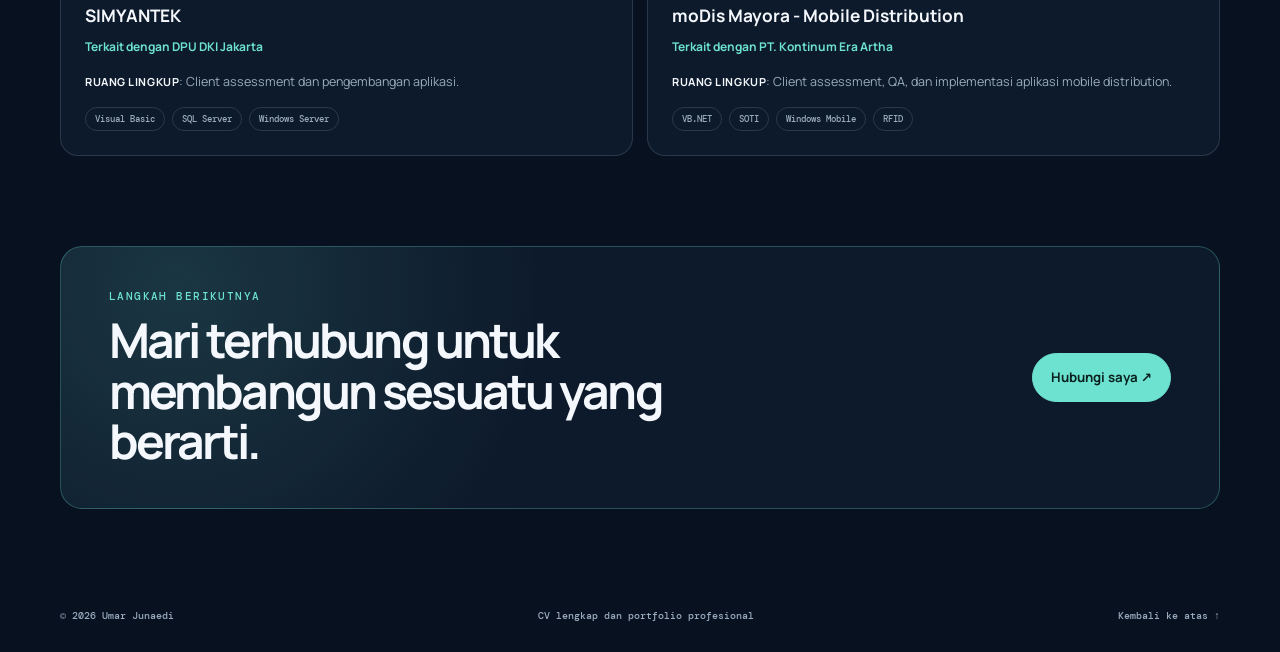
==== commit af47f33b: "Expand CV with project portfolio and experience details" ====
--- a/cv.html
+++ b/cv.html
@@ -11,6 +11,7 @@
   <link rel="icon" href="favicon.svg" type="image/svg+xml" />
   <link rel="stylesheet" href="styles.css" />
   <link rel="stylesheet" href="cv.css" />
+  <link rel="stylesheet" href="cv-projects.css" />
   <title>Umar Junaedi - CV Lengkap</title>
 </head>
 <body class="cv-page">
@@ -75,21 +76,23 @@
                 <h3>Senior Information Technology Manager</h3>
                 <p class="cv-company">PT Tirta Nusa Persada</p>
                 <ul>
-                  <li>Memimpin arah teknologi dan pengembangan sistem untuk mendukung operasi bisnis.</li>
-                  <li>Mengelola fokus enterprise application, infrastruktur, service continuity, dan transformasi digital.</li>
-                  <li>Menyatukan kebutuhan pengguna, proses bisnis, data, dan keputusan teknologi.</li>
+                  <li>Menyusun anggaran tahunan, rencana kerja, prioritas, timetable, dan KPI tim IT.</li>
+                  <li>Mengelola vendor, budget monitoring, work-plan monitoring, dan dukungan IT sehari-hari.</li>
+                  <li>Memimpin pengembangan ERP untuk ekosistem logistik, termasuk GPS Tracking, WMS, Fuel Management, P2H, Tire Management, dan Fleet Management.</li>
+                  <li>Menghubungkan kebutuhan pengguna, proses bisnis, data, dan keputusan teknologi; turut terlibat dalam pengembangan sistem bila diperlukan.</li>
                 </ul>
                 <div class="tag-row"><span>Leadership</span><span>Enterprise systems</span><span>Transformation</span></div>
               </article>
               <article class="cv-entry">
                 <div class="cv-entry-marker marker-purple"></div>
-                <div class="cv-entry-meta"><span>Jan 2013 - Mar 2021</span><span>IT management</span></div>
+                <div class="cv-entry-meta"><span>Jan 2013 - Mar 2020</span><span>IT management</span></div>
                 <h3>IT Manager</h3>
                 <p class="cv-company company-purple">PT Sapta Sari Tama</p>
                 <ul>
-                  <li>Mengelola kebutuhan IT, pengembangan aplikasi, dan dukungan pengguna bisnis.</li>
-                  <li>Menerjemahkan kebutuhan operasional menjadi solusi yang lebih efektif dan mudah digunakan.</li>
-                  <li>Menjaga kesinambungan layanan serta koordinasi penyelesaian masalah teknis.</li>
+                  <li>Membangun sistem informasi terintegrasi untuk perusahaan farmasi dari proses manual menjadi aplikasi yang disesuaikan dengan kebutuhan perusahaan.</li>
+                  <li>Mengembangkan dan mengintegrasikan SST ERP, GPS Call Salesman, GPS Collector, SST BPOM-Kemenkes, SST APMITRA, SST GL, dan HALLOBIDAN.</li>
+                  <li>Menyusun IT strategic plan, mengelola vendor, memonitor proyek besar, anggaran, prioritas, standar, prosedur, dan kinerja IT.</li>
+                  <li>Mengkoordinasikan prioritas antara departemen IT dan departemen pengguna serta menilai kecukupan sumber daya IT.</li>
                 </ul>
                 <div class="tag-row"><span>IT management</span><span>Application delivery</span><span>Operations</span></div>
               </article>
@@ -138,6 +141,38 @@
       </div>
     </section>
 
+    <section class="section-shell cv-experience-details">
+      <div class="section-heading split-heading"><div><p class="eyebrow">04 / <span data-id="Ruang lingkup pengalaman" data-en="Experience scope">Ruang lingkup pengalaman</span></p><h2 data-id="Memimpin, membangun, dan memastikan sistem berjalan." data-en="Lead, build, and keep systems running.">Memimpin, membangun, dan memastikan sistem berjalan.</h2></div><p class="heading-note" data-id="Detail tanggung jawab yang memperjelas kontribusi di balik jabatan dan daftar proyek." data-en="Responsibilities that clarify the contribution behind each role and project list.">Detail tanggung jawab yang memperjelas kontribusi di balik jabatan dan daftar proyek.</p></div>
+      <div class="cv-responsibility-grid">
+        <article><span class="cv-project-kicker">01 / SENIOR IT MANAGER</span><h3>PT. Tirta Nusa Persada</h3><p data-id="Mengelola anggaran tahunan, menyusun rencana kerja dan timetable IT, mengatur prioritas, mengukur KPI tim, mengelola vendor, memonitor budget dan work plan, serta memastikan dukungan IT berjalan. Turut terlibat dalam pengembangan ERP ekosistem logistik beserta GPS Tracking, WMS, Fuel Management, P2H, Tire Management, dan Fleet Management." data-en="Manage annual budgets, IT work plans and timetables, team priorities, KPI assessment, vendors, budget and work-plan monitoring, and IT support. Also contribute to the logistics ERP ecosystem, including GPS Tracking, WMS, Fuel Management, P2H, Tire Management, and Fleet Management.">Mengelola anggaran tahunan, menyusun rencana kerja dan timetable IT, mengatur prioritas, mengukur KPI tim, mengelola vendor, memonitor budget dan work plan, serta memastikan dukungan IT berjalan. Turut terlibat dalam pengembangan ERP ekosistem logistik beserta GPS Tracking, WMS, Fuel Management, P2H, Tire Management, dan Fleet Management.</p><div class="tag-row"><span>Budget & planning</span><span>Vendor management</span><span>ERP leadership</span></div></article>
+        <article><span class="cv-project-kicker project-cyan">02 / IT MANAGER</span><h3>PT. Sapta Sari Tama</h3><p data-id="Membangun sistem informasi terintegrasi untuk perusahaan farmasi dari proses manual menjadi aplikasi yang disesuaikan. Mengembangkan SST ERP, GPS Call Salesman, GPS Collector, SST BPOM-Kemenkes, SST APMITRA, SST GL, dan HALLOBIDAN. Menyusun strategi IT, mengelola vendor, memonitor proyek, anggaran, standar, prosedur, kinerja, dan alokasi sumber daya." data-en="Built an integrated information system for a pharmaceutical company, moving from manual processes to customized applications. Developed SST ERP, GPS Call Salesman, GPS Collector, SST BPOM-Kemenkes, SST APMITRA, SST GL, and HALLOBIDAN. Planned IT strategy, managed vendors, monitored projects, budgets, standards, procedures, performance, and resource allocation.">Membangun sistem informasi terintegrasi untuk perusahaan farmasi dari proses manual menjadi aplikasi yang disesuaikan. Mengembangkan SST ERP, GPS Call Salesman, GPS Collector, SST BPOM-Kemenkes, SST APMITRA, SST GL, dan HALLOBIDAN. Menyusun strategi IT, mengelola vendor, memonitor proyek, anggaran, standar, prosedur, kinerja, dan alokasi sumber daya.</p><div class="tag-row"><span>IT strategy</span><span>Pharmaceutical systems</span><span>Project governance</span></div></article>
+        <article><span class="cv-project-kicker project-orange">03 / APPLICATION CONSULTANT</span><h3>PT. Kontinum Era Artha</h3><p data-id="Berperan sebagai assistant project manager dalam system requirements, user requirements, project preparation, QA, implementasi, dan support. Kemudian sebagai Lead Application Support, mengatur jadwal support, severity dan kategori isu, analisis akar masalah, penyelesaian, dokumentasi, dan laporan aktivitas." data-en="Worked as an assistant project manager across system requirements, user requirements, project preparation, QA, implementation, and support. Later served as Lead Application Support, coordinating support schedules, issue severity and categories, root-cause analysis, resolution, documentation, and activity reports.">Berperan sebagai assistant project manager dalam system requirements, user requirements, project preparation, QA, implementasi, dan support. Kemudian sebagai Lead Application Support, mengatur jadwal support, severity dan kategori isu, analisis akar masalah, penyelesaian, dokumentasi, dan laporan aktivitas.</p><div class="tag-row"><span>Requirements</span><span>QA/UAT</span><span>Application support</span></div></article>
+        <article><span class="cv-project-kicker">04 / EARLIER EXPERIENCE</span><h3>IT Analyst, Implementor & Support</h3><p data-id="Pengalaman sebelumnya mencakup implementasi, analisis aplikasi, QA/support, dan IT support di PT. Victoria Care Indonesia; pembangunan dan pemeliharaan jaringan serta software keuangan di UJKS KOPPAS Tanah Abang; serta programming, instalasi, maintenance, dan implementasi SIMYANTEK di DPU DKI Jakarta." data-en="Earlier experience covered application implementation, analysis, QA/support, and IT support at PT. Victoria Care Indonesia; network, financial software, database, and custom reporting at UJKS KOPPAS Tanah Abang; plus programming, installation, maintenance, and implementation of SIMYANTEK at DPU DKI Jakarta.">Pengalaman sebelumnya mencakup implementasi, analisis aplikasi, QA/support, dan IT support di PT. Victoria Care Indonesia; pembangunan dan pemeliharaan jaringan serta software keuangan di UJKS KOPPAS Tanah Abang; serta programming, instalasi, maintenance, dan implementasi SIMYANTEK di DPU DKI Jakarta.</p><div class="tag-row"><span>Implementation</span><span>Network</span><span>VB / SQL Server</span></div></article>
+      </div>
+    </section>
+    <section class="section-shell cv-project-archive">
+      <div class="section-heading split-heading"><div><p class="eyebrow">05 / <span data-id="Project portfolio" data-en="Project portfolio">Project portfolio</span></p><h2 data-id="Proyek yang pernah saya tangani." data-en="Projects I have handled.">Proyek yang pernah saya tangani.</h2></div><p class="heading-note" data-id="Kumpulan proyek lintas enterprise systems, distribusi, sales, accounting, mobile, dan integrasi operasional." data-en="A cross-section of projects across enterprise systems, distribution, sales, accounting, mobile, and operational integrations.">Kumpulan proyek lintas enterprise systems, distribusi, sales, accounting, mobile, dan integrasi operasional.</p></div>
+      <div class="cv-project-archive-grid">
+        <article class="cv-project-record"><div class="cv-record-head"><div><span class="cv-project-kicker">01</span><h3>Trucking Management System</h3></div><span class="cv-record-date">Sep 2023 - Apr 2024</span></div><p class="cv-record-company" data-id="Terkait dengan PT. Tirta Nusa Persada" data-en="Associated with PT. Tirta Nusa Persada">Terkait dengan PT. Tirta Nusa Persada</p><p><strong data-id="Deskripsi" data-en="Description">Deskripsi</strong>: <span data-id="TMS full-cycle: P2H, logbook, maintenance, spare part management, integrasi GPS melalui API, serta proses inbound dan outbound." data-en="Full-cycle TMS covering P2H, logbook, maintenance, spare part management, GPS integration through API, and inbound and outbound processes.">TMS full-cycle: P2H, logbook, maintenance, spare part management, integrasi GPS melalui API, serta proses inbound dan outbound.</span></p><p><strong data-id="Peran" data-en="Role">Peran</strong>: Project Manager & Developer</p><div class="tag-row"><span>Apache 2.0</span><span>Ubuntu Server 16.04</span><span>PHP 7.0</span><span>CodeIgniter 3</span><span>MySQL 5.6</span><span>PWS / Android</span></div></article>
+        <article class="cv-project-record"><div class="cv-record-head"><div><span class="cv-project-kicker project-cyan">02</span><h3>Warehouse & Stuffing Management System</h3></div><span class="cv-record-date">Jan 2022 - Mar 2022</span></div><p class="cv-record-company" data-id="Terkait dengan PT. Tirta Nusa Persada" data-en="Associated with PT. Tirta Nusa Persada">Terkait dengan PT. Tirta Nusa Persada</p><p><strong data-id="Deskripsi" data-en="Description">Deskripsi</strong>: <span data-id="WMS full-cycle yang mencakup trucking dan sistem tracking." data-en="Full-cycle WMS covering trucking and tracking system capabilities.">WMS full-cycle yang mencakup trucking dan sistem tracking.</span></p><p><strong data-id="Peran" data-en="Role">Peran</strong>: Project Manager & Developer</p><div class="tag-row"><span>Apache 2.0</span><span>Ubuntu Server 16.04</span><span>PHP 7.0</span><span>CodeIgniter 3</span><span>MySQL 5.6</span><span>PWS / Android</span></div></article>
+        <article class="cv-project-record"><div class="cv-record-head"><div><span class="cv-project-kicker project-orange">03</span><h3>Take Over Vendor ERP System into In-House Development</h3></div><span class="cv-record-date">Jun 2021 - Dec 2021</span></div><p class="cv-record-company" data-id="Terkait dengan PT. Tirta Nusa Persada" data-en="Associated with PT. Tirta Nusa Persada">Terkait dengan PT. Tirta Nusa Persada</p><p><strong data-id="Deskripsi" data-en="Description">Deskripsi</strong>: <span data-id="Mengambil alih pengembangan penuh dari vendor ke tim in-house dan mengembangkan modul sendiri, termasuk GPS Tracking dan Fuel Management." data-en="Took over the full development lifecycle from a vendor to the in-house team and built new modules including GPS Tracking and Fuel Management.">Mengambil alih pengembangan penuh dari vendor ke tim in-house dan mengembangkan modul sendiri, termasuk GPS Tracking dan Fuel Management.</span></p><p><strong data-id="Peran" data-en="Role">Peran</strong>: Project Manager & Developer</p><div class="tag-row"><span>Apache 2.0</span><span>Ubuntu Server 16.04</span><span>PHP 7.0</span><span>CodeIgniter 3</span><span>MySQL 5.6</span></div></article>
+        <article class="cv-project-record"><div class="cv-record-head"><div><span class="cv-project-kicker">04</span><h3>SYSTEM KOPERASI TALAS BENENG</h3></div><span class="cv-record-date">Jan 2020 - Jun 2020</span></div><p class="cv-record-company" data-id="Aplikasi konsinyasi dan saldo persediaan" data-en="Consignment sales and stock balance application">Aplikasi konsinyasi dan saldo persediaan</p><p><strong data-id="Deskripsi" data-en="Description">Deskripsi</strong>: <span data-id="Aplikasi proses penjualan konsinyasi dan pengelolaan saldo stok." data-en="Application for consignment sales processes and stock balance management.">Aplikasi proses penjualan konsinyasi dan pengelolaan saldo stok.</span></p><p><strong data-id="Peran" data-en="Role">Peran</strong>: Project Manager & Final QA</p><div class="tag-row"><span>Apache 2.0</span><span>PHP 7.0</span><span>CodeIgniter 3</span><span>MySQL 5.6</span></div></article>
+        <article class="cv-project-record"><div class="cv-record-head"><div><span class="cv-project-kicker project-cyan">05</span><h3>SST HALLOBIDAN</h3></div><span class="cv-record-date">Jan 2018 - Jun 2018</span></div><p class="cv-record-company" data-id="Terkait dengan PT. Sapta Sari Tama" data-en="Associated with PT. Sapta Sari Tama">Terkait dengan PT. Sapta Sari Tama</p><p><strong data-id="Deskripsi" data-en="Description">Deskripsi</strong>: <span data-id="Aplikasi direct sales untuk klien atau pengguna, khususnya bidan dan dokter." data-en="Direct sales application for clients and users, particularly midwives and doctors.">Aplikasi direct sales untuk klien atau pengguna, khususnya bidan dan dokter.</span></p><p><strong data-id="Peran" data-en="Role">Peran</strong>: Project Manager & Final QA</p><div class="tag-row"><span>Apache 2.0</span><span>Ubuntu Server 16.04</span><span>PHP 7.0</span><span>CodeIgniter 3</span><span>MySQL 5.6</span><span>React Native</span></div></article>
+        <article class="cv-project-record"><div class="cv-record-head"><div><span class="cv-project-kicker project-orange">06</span><h3>SST GL Distribusi</h3></div><span class="cv-record-date">Oct 2017 - Mar 2018</span></div><p class="cv-record-company" data-id="Terkait dengan PT. Sapta Sari Tama" data-en="Associated with PT. Sapta Sari Tama">Terkait dengan PT. Sapta Sari Tama</p><p><strong data-id="Deskripsi" data-en="Description">Deskripsi</strong>: <span data-id="Accounting, profit and loss, balance sheet, journal ledger, manual journal, dan modul terkait." data-en="Accounting, profit and loss, balance sheet, journal ledger, manual journal, and related modules.">Accounting, profit and loss, balance sheet, journal ledger, manual journal, dan modul terkait.</span></p><p><strong data-id="Peran" data-en="Role">Peran</strong>: Project Manager & Final QA</p><div class="tag-row"><span>Apache 2.0</span><span>Ubuntu Server 16.04</span><span>PHP 7.0</span><span>CodeIgniter 3</span><span>MySQL 5.6</span></div></article>
+        <article class="cv-project-record"><div class="cv-record-head"><div><span class="cv-project-kicker">07</span><h3>SST ERP Distribusi</h3></div><span class="cv-record-date">Jan 2015 - Oct 2017</span></div><p class="cv-record-company" data-id="Terkait dengan PT. Sapta Sari Tama" data-en="Associated with PT. Sapta Sari Tama">Terkait dengan PT. Sapta Sari Tama</p><p><strong data-id="Deskripsi" data-en="Description">Deskripsi</strong>: <span data-id="Memindahkan dan memigrasikan aplikasi dari software service company ke aplikasi in-house, termasuk customize, automation, dan full-cycle distribution." data-en="Moved and migrated a service-company application into an in-house system with customization, automation, and full-cycle distribution capabilities.">Memindahkan dan memigrasikan aplikasi dari software service company ke aplikasi in-house, termasuk customize, automation, dan full-cycle distribution.</span></p><p><strong data-id="Peran" data-en="Role">Peran</strong>: Project Manager & Final QA</p><div class="tag-row"><span>Apache 2.0</span><span>Ubuntu Server 16.04</span><span>PHP 7.0</span><span>CodeIgniter 3</span><span>MySQL 5.6</span></div></article>
+        <article class="cv-project-record"><div class="cv-record-head"><div><span class="cv-project-kicker project-cyan">08</span><h3>SST APMITRA</h3></div><span class="cv-record-date">Sep 2016 - Mar 2017</span></div><p class="cv-record-company" data-id="Terkait dengan PT. Sapta Sari Tama" data-en="Associated with PT. Sapta Sari Tama">Terkait dengan PT. Sapta Sari Tama</p><p><strong data-id="Deskripsi" data-en="Description">Deskripsi</strong>: <span data-id="Aplikasi ERP/POS untuk apotek partner." data-en="ERP/POS application for partner pharmacies.">Aplikasi ERP/POS untuk apotek partner.</span></p><p><strong data-id="Peran" data-en="Role">Peran</strong>: Project Manager, Developer/Programmer & Final QA</p><div class="tag-row"><span>Apache 2.0</span><span>Ubuntu Server 16.04</span><span>PHP 7.0</span><span>CodeIgniter 3</span><span>MySQL 5.6</span></div></article>
+        <article class="cv-project-record"><div class="cv-record-head"><div><span class="cv-project-kicker project-orange">09</span><h3>SST GPS COLLECTOR</h3></div><span class="cv-record-date">Jan 2016 - Jul 2016</span></div><p class="cv-record-company" data-id="Terkait dengan PT. Sapta Sari Tama" data-en="Associated with PT. Sapta Sari Tama">Terkait dengan PT. Sapta Sari Tama</p><p><strong data-id="Deskripsi" data-en="Description">Deskripsi</strong>: <span data-id="Aplikasi direct billing dan collection untuk salesman serta collector." data-en="Direct billing and collection application for salesmen and collectors.">Aplikasi direct billing dan collection untuk salesman serta collector.</span></p><p><strong data-id="Peran" data-en="Role">Peran</strong>: Project Manager & Final QA</p><div class="tag-row"><span>Apache 2.0</span><span>Ubuntu Server 16.04</span><span>PHP 7.0</span><span>CodeIgniter 3</span><span>MySQL 5.6</span><span>React Native</span></div></article>
+        <article class="cv-project-record"><div class="cv-record-head"><div><span class="cv-project-kicker">10</span><h3>SST GPS CALL SALESMAN</h3></div><span class="cv-record-date">Jun 2015 - Dec 2015</span></div><p class="cv-record-company" data-id="Terkait dengan PT. Sapta Sari Tama" data-en="Associated with PT. Sapta Sari Tama">Terkait dengan PT. Sapta Sari Tama</p><p><strong data-id="Deskripsi" data-en="Description">Deskripsi</strong>: <span data-id="Aplikasi direct sales untuk salesman." data-en="Direct sales application for salesmen.">Aplikasi direct sales untuk salesman.</span></p><p><strong data-id="Peran" data-en="Role">Peran</strong>: Project Manager & Final QA</p><div class="tag-row"><span>Apache 2.0</span><span>Ubuntu Server 16.04</span><span>PHP 7.0</span><span>CodeIgniter 3</span><span>MySQL 5.6</span><span>React Native</span></div></article>
+        <article class="cv-project-record"><div class="cv-record-head"><div><span class="cv-project-kicker project-cyan">11</span><h3>SST BPOM KEMENKES</h3></div><span class="cv-record-date">Jul 2015</span></div><p class="cv-record-company" data-id="Terkait dengan PT. Sapta Sari Tama" data-en="Associated with PT. Sapta Sari Tama">Terkait dengan PT. Sapta Sari Tama</p><p><strong data-id="Deskripsi" data-en="Description">Deskripsi</strong>: <span data-id="Aplikasi pelaporan kepada Kementerian Kesehatan dan BPOM terkait alur produk farmasi." data-en="Reporting application for the Ministry of Health and BPOM covering pharmaceutical product flows.">Aplikasi pelaporan kepada Kementerian Kesehatan dan BPOM terkait alur produk farmasi.</span></p><p><strong data-id="Peran" data-en="Role">Peran</strong>: Project Manager, Developer/Programmer & Final QA</p><div class="tag-row"><span>Apache 2.0</span><span>Ubuntu Server 16.04</span><span>PHP 7.0</span><span>CodeIgniter 3</span><span>MySQL 5.6</span></div></article>
+        <article class="cv-project-record"><div class="cv-record-head"><div><span class="cv-project-kicker project-orange">12</span><h3>SST ERP Distribusi with ZOHO</h3></div><span class="cv-record-date">May 2013 - May 2014</span></div><p class="cv-record-company" data-id="Terkait dengan PT. Sapta Sari Tama" data-en="Associated with PT. Sapta Sari Tama">Terkait dengan PT. Sapta Sari Tama</p><p><strong data-id="Deskripsi" data-en="Description">Deskripsi</strong>: <span data-id="Full-cycle distribution mulai dari purchasing, stock, AR, AP, accounting, route, customize price, hingga incentive." data-en="Full-cycle distribution covering purchasing, stock, AR, AP, accounting, route, customized pricing, and incentives.">Full-cycle distribution mulai dari purchasing, stock, AR, AP, accounting, route, customize price, hingga incentive.</span></p><p><strong data-id="Peran" data-en="Role">Peran</strong>: Project Manager, Developer/Programmer & Final QA</p><div class="tag-row"><span>Zoho Creator</span></div></article>
+        <article class="cv-project-record"><div class="cv-record-head"><div><span class="cv-project-kicker">13</span><h3>3S DISTRIBUTION APPS</h3></div><span class="cv-record-date" data-id="Periode tidak dicantumkan" data-en="Date not listed">Periode tidak dicantumkan</span></div><p class="cv-record-company" data-id="Terkait dengan PT. Victoria Care Indonesia" data-en="Associated with PT. Victoria Care Indonesia">Terkait dengan PT. Victoria Care Indonesia</p><p><strong data-id="Ruang lingkup" data-en="Scope">Ruang lingkup</strong>: <span data-id="Business analysis, assessment, project requirement, user requirement, QA/UAT, dan implementasi." data-en="Business analysis, assessment, project requirements, user requirements, QA/UAT, and implementation.">Business analysis, assessment, project requirement, user requirement, QA/UAT, dan implementasi.</span></p><div class="tag-row"><span>PHP</span><span>Apache</span><span>MySQL</span><span>Ubuntu</span></div></article>
+        <article class="cv-project-record"><div class="cv-record-head"><div><span class="cv-project-kicker project-cyan">14</span><h3>BosNet & moDis GULAKU</h3></div><span class="cv-record-date" data-id="Periode tidak dicantumkan" data-en="Date not listed">Periode tidak dicantumkan</span></div><p class="cv-record-company" data-id="Terkait dengan PT. Kontinum Era Artha" data-en="Associated with PT. Kontinum Era Artha">Terkait dengan PT. Kontinum Era Artha</p><p><strong data-id="Ruang lingkup" data-en="Scope">Ruang lingkup</strong>: <span data-id="Business analysis, client assessment, project requirement, user requirement, QA, dan implementasi." data-en="Business analysis, client assessment, project requirements, user requirements, QA, and implementation.">Business analysis, client assessment, project requirement, user requirement, QA, dan implementasi.</span></p><div class="tag-row"><span>C#</span><span>ASP.NET</span><span>SQL Server 2008</span><span>Windows Server 2008 R2</span></div></article>
+        <article class="cv-project-record"><div class="cv-record-head"><div><span class="cv-project-kicker project-orange">15</span><h3>BosNet DIMA</h3></div><span class="cv-record-date" data-id="Periode tidak dicantumkan" data-en="Date not listed">Periode tidak dicantumkan</span></div><p class="cv-record-company" data-id="Terkait dengan PT. Kontinum Era Artha" data-en="Associated with PT. Kontinum Era Artha">Terkait dengan PT. Kontinum Era Artha</p><p><strong data-id="Ruang lingkup" data-en="Scope">Ruang lingkup</strong>: <span data-id="Membuat modul price dan accounting, client assessment, project requirement, user requirement, QA, dan implementasi." data-en="Created price and accounting modules, conducted client assessments, gathered project and user requirements, QA, and implementation.">Membuat modul price dan accounting, client assessment, project requirement, user requirement, QA, dan implementasi.</span></p><div class="tag-row"><span>C#</span><span>ASP.NET</span><span>SQL Server 2008</span><span>Windows Server 2008 R2</span></div></article>
+        <article class="cv-project-record"><div class="cv-record-head"><div><span class="cv-project-kicker">16</span><h3>SIMKOPERASI</h3></div><span class="cv-record-date" data-id="Periode tidak dicantumkan" data-en="Date not listed">Periode tidak dicantumkan</span></div><p class="cv-record-company" data-id="Terkait dengan UJKS KOPPAS Tanah Abang" data-en="Associated with UJKS KOPPAS Tanah Abang">Terkait dengan UJKS KOPPAS Tanah Abang</p><p><strong data-id="Ruang lingkup" data-en="Scope">Ruang lingkup</strong>: <span data-id="Client assessment, QA, dan implementasi." data-en="Client assessment, QA, and implementation.">Client assessment, QA, dan implementasi.</span></p><div class="tag-row"><span>Visual Basic</span><span>MS Access</span><span>MySQL</span><span>Windows Server</span></div></article>
+        <article class="cv-project-record"><div class="cv-record-head"><div><span class="cv-project-kicker project-cyan">17</span><h3>SIMYANTEK</h3></div><span class="cv-record-date" data-id="Periode tidak dicantumkan" data-en="Date not listed">Periode tidak dicantumkan</span></div><p class="cv-record-company" data-id="Terkait dengan DPU DKI Jakarta" data-en="Associated with DPU DKI Jakarta">Terkait dengan DPU DKI Jakarta</p><p><strong data-id="Ruang lingkup" data-en="Scope">Ruang lingkup</strong>: <span data-id="Client assessment dan pengembangan aplikasi." data-en="Client assessment and application development.">Client assessment dan pengembangan aplikasi.</span></p><div class="tag-row"><span>Visual Basic</span><span>SQL Server</span><span>Windows Server</span></div></article>
+        <article class="cv-project-record"><div class="cv-record-head"><div><span class="cv-project-kicker project-orange">18</span><h3>moDis Mayora - Mobile Distribution</h3></div><span class="cv-record-date" data-id="Periode tidak dicantumkan" data-en="Date not listed">Periode tidak dicantumkan</span></div><p class="cv-record-company" data-id="Terkait dengan PT. Kontinum Era Artha" data-en="Associated with PT. Kontinum Era Artha">Terkait dengan PT. Kontinum Era Artha</p><p><strong data-id="Ruang lingkup" data-en="Scope">Ruang lingkup</strong>: <span data-id="Client assessment, QA, dan implementasi aplikasi mobile distribution." data-en="Client assessment, QA, and implementation for a mobile distribution application.">Client assessment, QA, dan implementasi aplikasi mobile distribution.</span></p><div class="tag-row"><span>VB.NET</span><span>SOTI</span><span>Windows Mobile</span><span>RFID</span></div></article>
+      </div>
+    </section>
     <section class="section-shell cv-cta"><div><p class="eyebrow" data-id="Langkah berikutnya" data-en="Next step">Langkah berikutnya</p><h2 data-id="Mari terhubung untuk membangun sesuatu yang berarti." data-en="Let's connect and build something meaningful.">Mari terhubung untuk membangun sesuatu yang berarti.</h2></div><a class="button button-primary" href="index.html#contact" data-id="Hubungi saya ↗" data-en="Get in touch ↗">Hubungi saya ↗</a></section>
   </main>
   <footer class="site-footer section-shell"><span>© <span id="year"></span> Umar Junaedi</span><span data-id="CV lengkap dan portfolio profesional" data-en="Full CV and professional portfolio">CV lengkap dan portfolio profesional</span><a href="#top" data-id="Kembali ke atas ↑" data-en="Back to top ↑">Kembali ke atas ↑</a></footer>
--- a/cv-projects.css
+++ b/cv-projects.css
@@ -0,0 +1,3 @@
+.cv-experience-details{padding-block:10px 90px}.cv-experience-details .section-heading{margin-bottom:40px}.cv-responsibility-grid{display:grid;grid-template-columns:repeat(2,1fr);gap:14px}.cv-responsibility-grid article{padding:26px;border:1px solid var(--line);border-radius:18px;background:var(--panel)}.cv-responsibility-grid article:last-child{grid-column:1 / -1}.cv-responsibility-grid h3{margin:8px 0 12px;font-size:1.15rem}.cv-responsibility-grid p{margin:0 0 18px;color:var(--muted);font-size:.82rem;line-height:1.7}.cv-project-archive{padding-block:20px 90px}.cv-project-archive .section-heading{margin-bottom:40px}.cv-project-archive .section-heading h2{max-width:680px}.cv-project-archive-grid{display:grid;grid-template-columns:1fr 1fr;gap:14px}.cv-project-record{padding:24px;border:1px solid var(--line);border-radius:18px;background:var(--panel);transition:.22s}.cv-project-record:hover{border-color:rgba(109,226,208,.5);transform:translateY(-3px)}.cv-record-head{display:flex;justify-content:space-between;align-items:flex-start;gap:16px;margin-bottom:10px}.cv-record-head h3{margin:4px 0 0;font-size:1.08rem;line-height:1.25}.cv-project-kicker{color:var(--cyan);font:500 .75rem 'DM Mono',monospace}.cv-record-date{flex:0 0 auto;color:var(--muted);font:500 .62rem 'DM Mono',monospace;text-align:right;white-space:nowrap}.cv-record-company{margin:0 0 16px;color:var(--cyan);font-size:.75rem;font-weight:700}.cv-project-record p:not(.cv-record-company){margin:8px 0;color:var(--muted);font-size:.78rem;line-height:1.55}.cv-project-record p strong{color:var(--text);font-size:.69rem;text-transform:uppercase;letter-spacing:.05em}.cv-project-record .tag-row{margin-top:16px}.cv-project-record .tag-row span{font-size:.57rem}
+@media(max-width:900px){.cv-responsibility-grid,.cv-project-archive-grid{grid-template-columns:1fr}.cv-responsibility-grid article:last-child{grid-column:auto}}
+@media(max-width:600px){.cv-record-head{display:block}.cv-record-date{display:block;margin-top:8px;text-align:left;white-space:normal}}
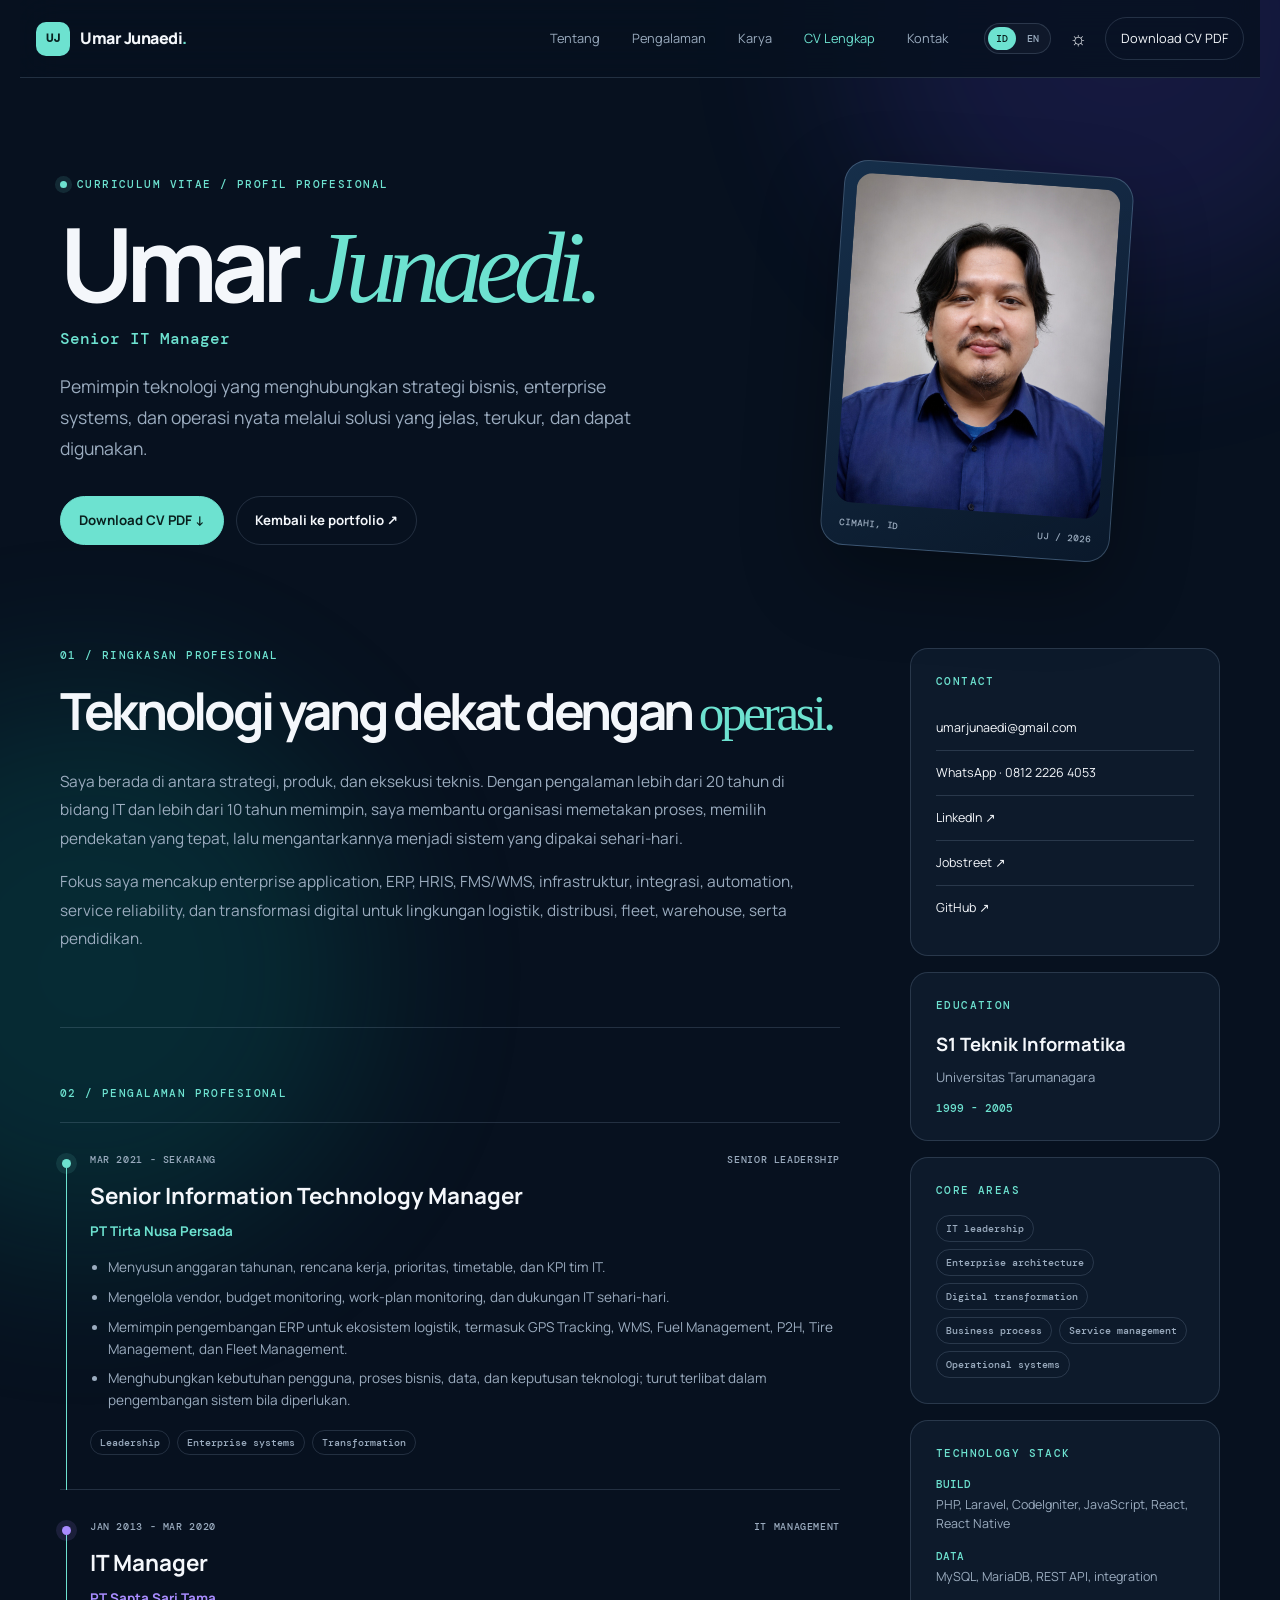
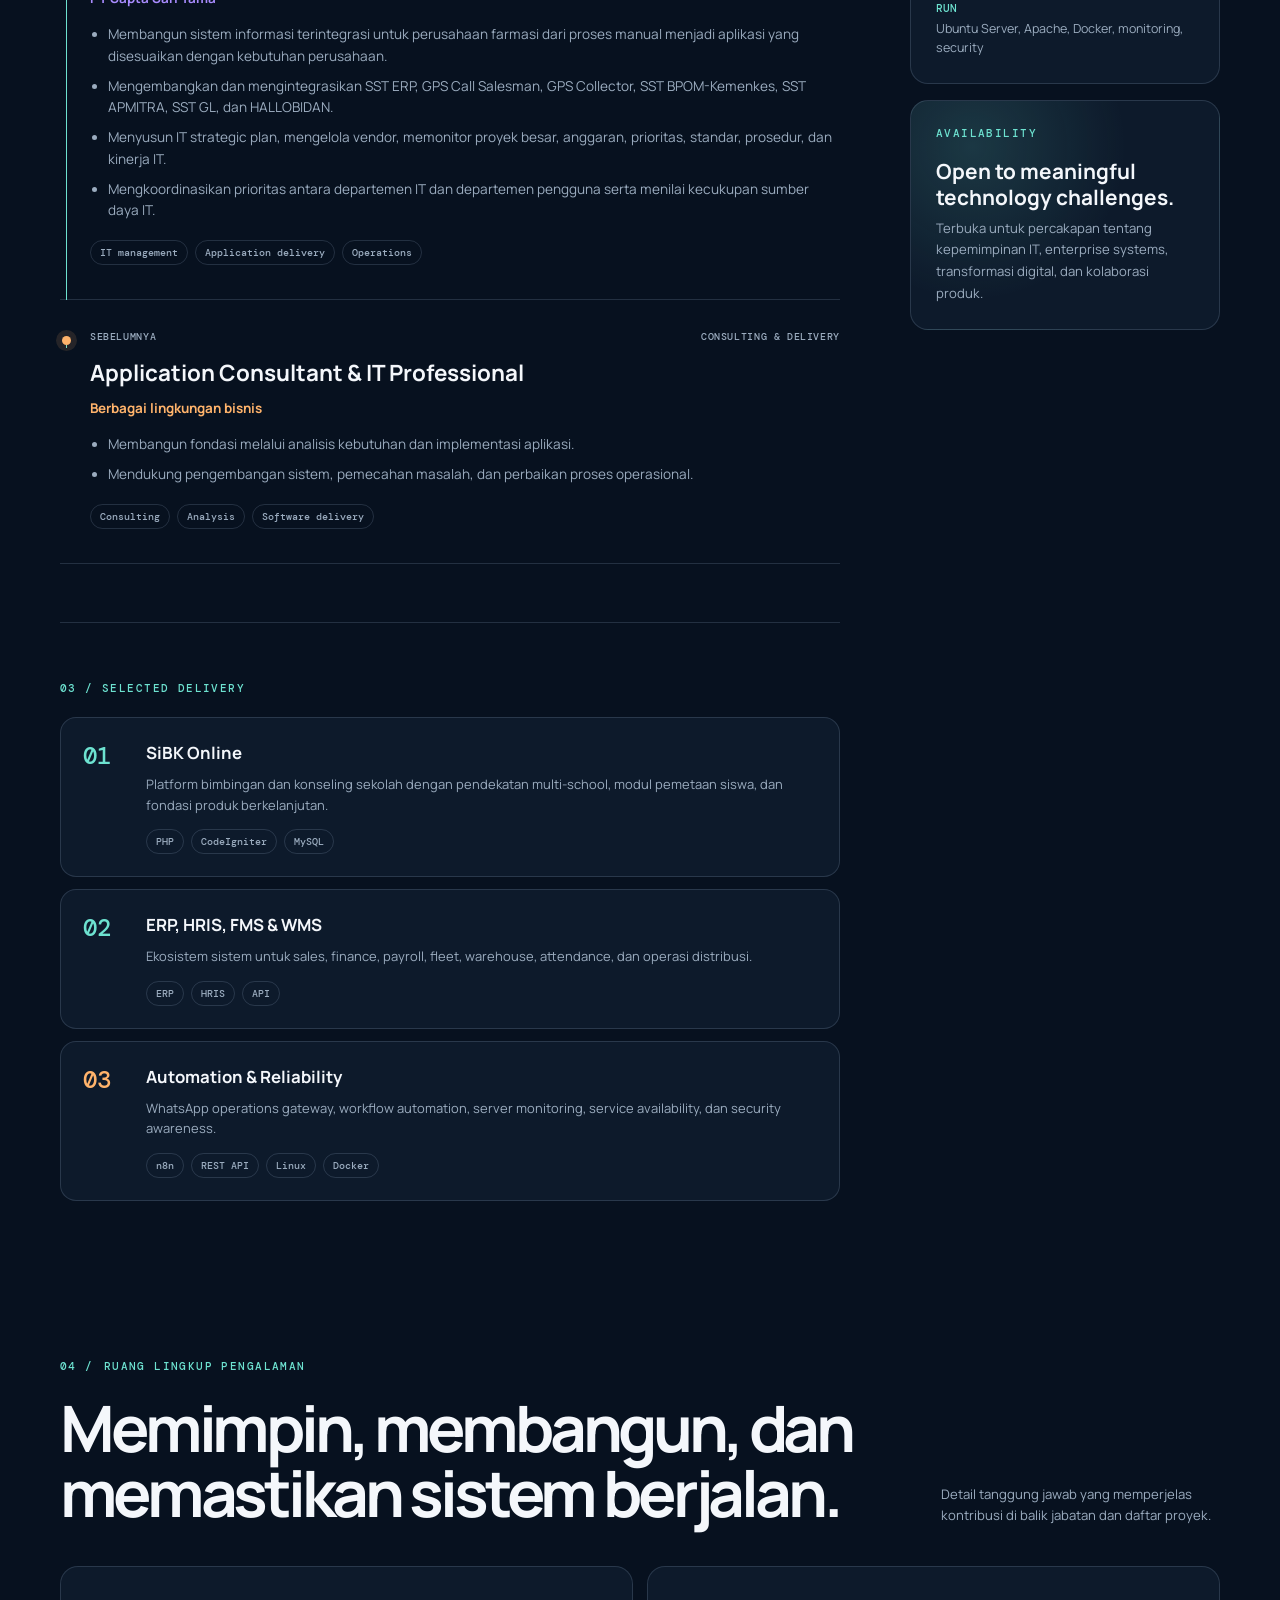
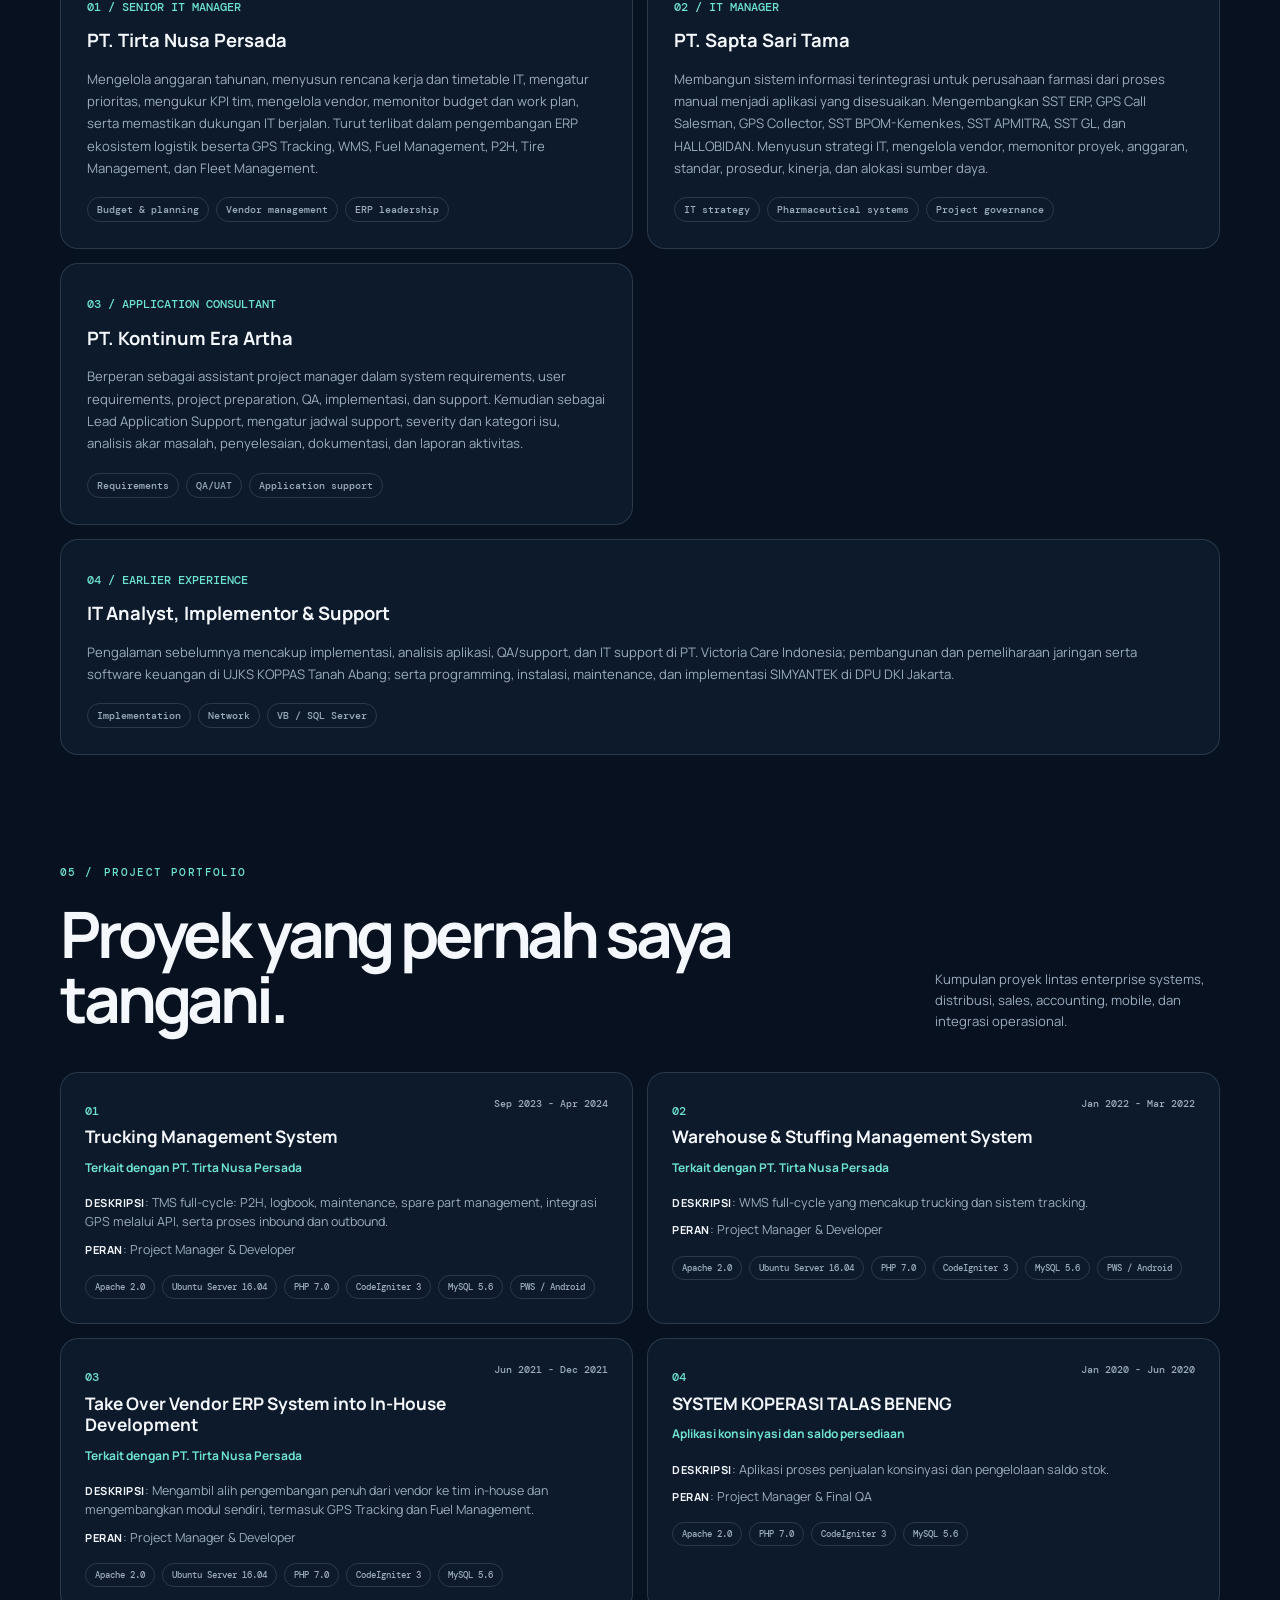
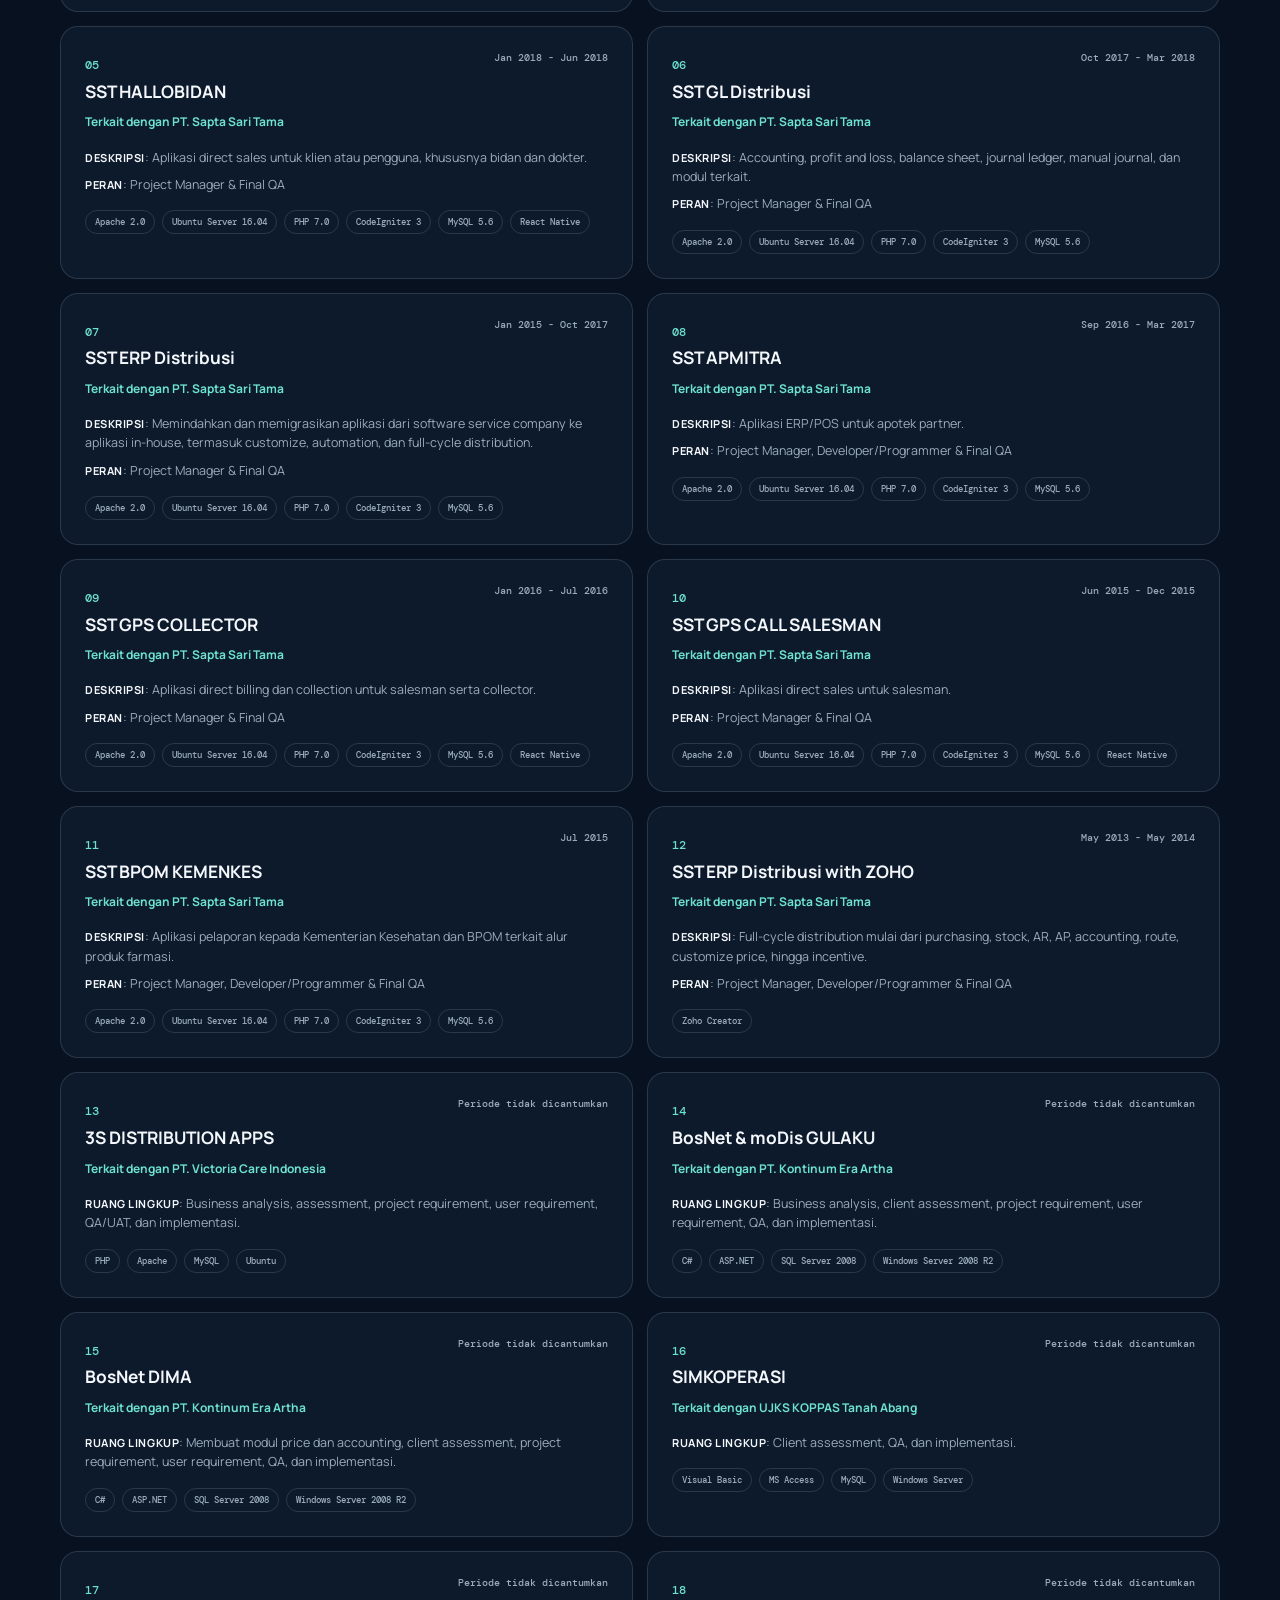
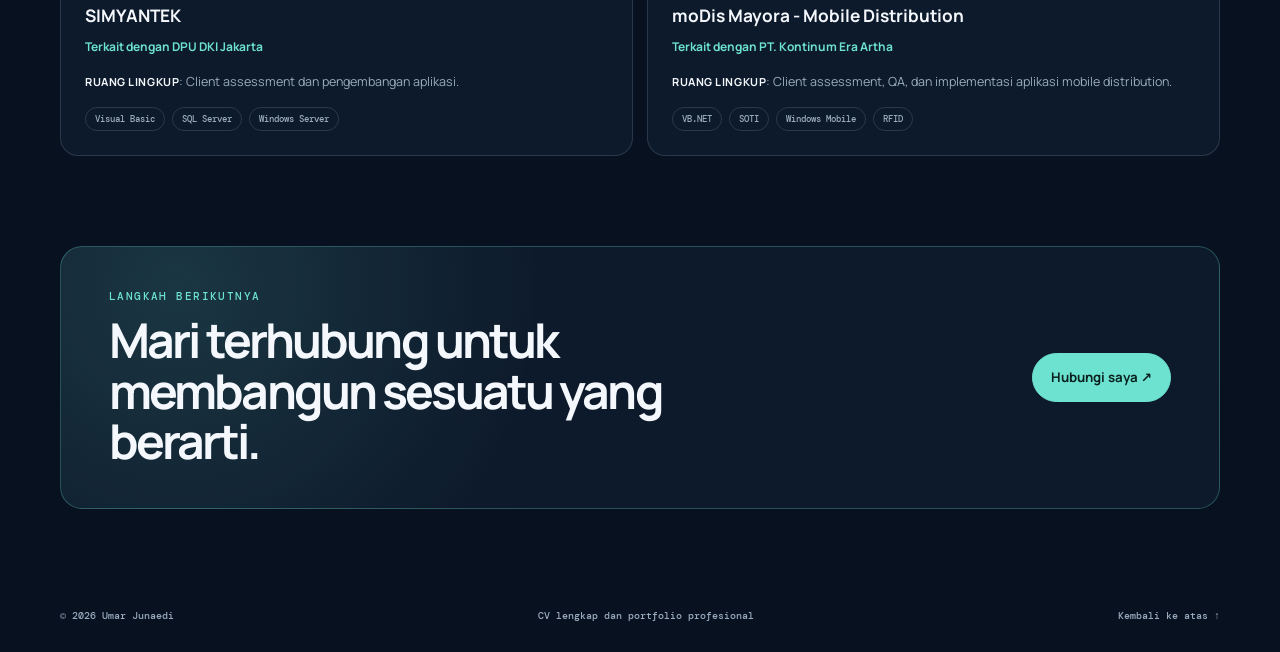
==== commit ae415c38: "Synchronize detailed CV and portfolio PDFs" ====
--- a/cv.html
+++ b/cv.html
@@ -31,7 +31,7 @@
         <button class="language-button" data-language="en" type="button">EN</button>
       </div>
       <button class="icon-button" id="theme-toggle" aria-label="Ganti tema">☼</button>
-      <a class="header-cta" href="Umar-Junaedi-Portfolio.pdf" download data-id="Download PDF" data-en="Download PDF">Download PDF</a>
+      <a class="header-cta" href="Umar-Junaedi-CV.pdf" download data-id="Download CV PDF" data-en="Download PDF">Download PDF</a>
       <button class="menu-button" id="menu-toggle" aria-label="Buka menu" aria-expanded="false"><span></span><span></span></button>
     </div>
   </header>
@@ -44,7 +44,7 @@
         <p class="cv-role">Senior IT Manager</p>
         <p class="cv-lead" data-id="Pemimpin teknologi yang menghubungkan strategi bisnis, enterprise systems, dan operasi nyata melalui solusi yang jelas, terukur, dan dapat digunakan." data-en="A technology leader connecting business strategy, enterprise systems, and real operations through clear, measurable, usable solutions.">Pemimpin teknologi yang menghubungkan strategi bisnis, enterprise systems, dan operasi nyata melalui solusi yang jelas, terukur, dan dapat digunakan.</p>
         <div class="cv-actions">
-          <a class="button button-primary" href="Umar-Junaedi-Portfolio.pdf" download data-id="Download CV PDF ↓" data-en="Download CV PDF ↓">Download CV PDF ↓</a>
+          <a class="button button-primary" href="Umar-Junaedi-CV.pdf" download data-id="Download CV PDF ↓" data-en="Download CV PDF ↓">Download CV PDF ↓</a>
           <a class="button button-ghost" href="index.html" data-id="Kembali ke portfolio ↗" data-en="Back to portfolio ↗">Kembali ke portfolio ↗</a>
         </div>
       </div>
